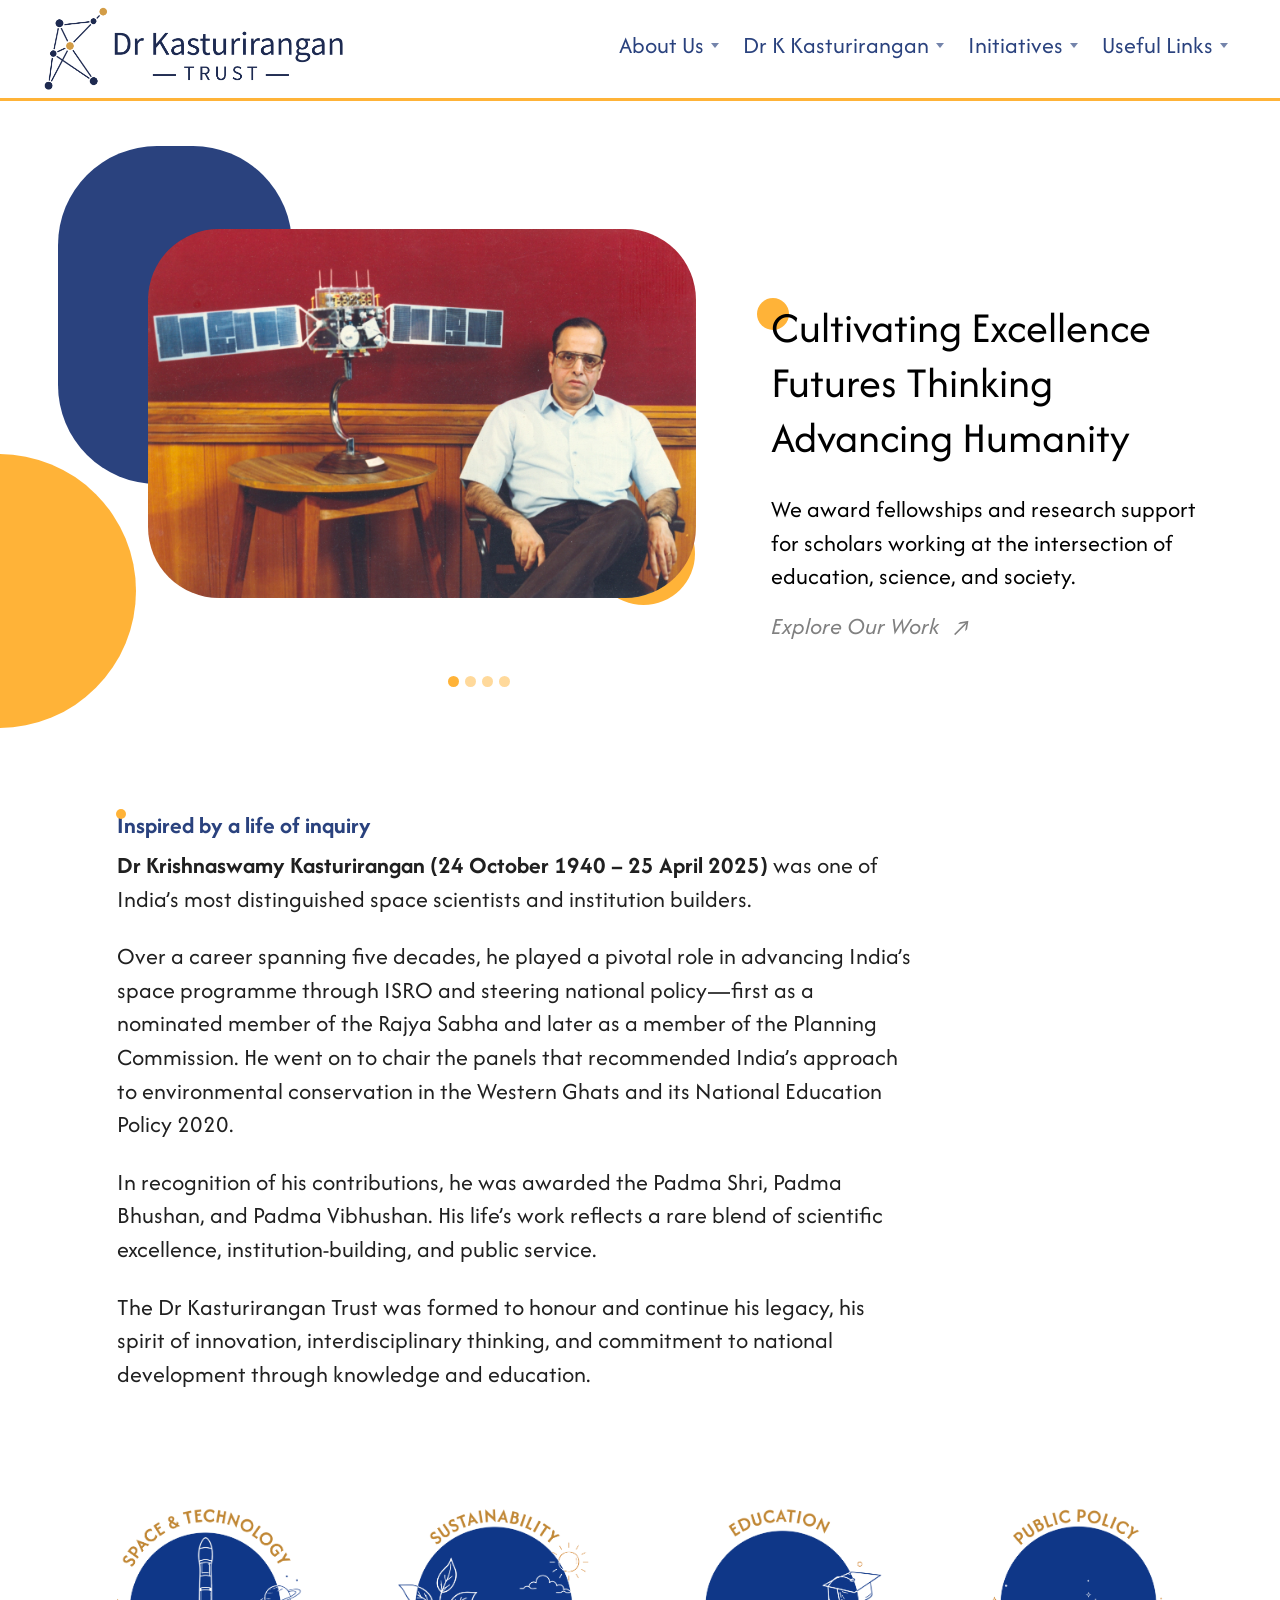
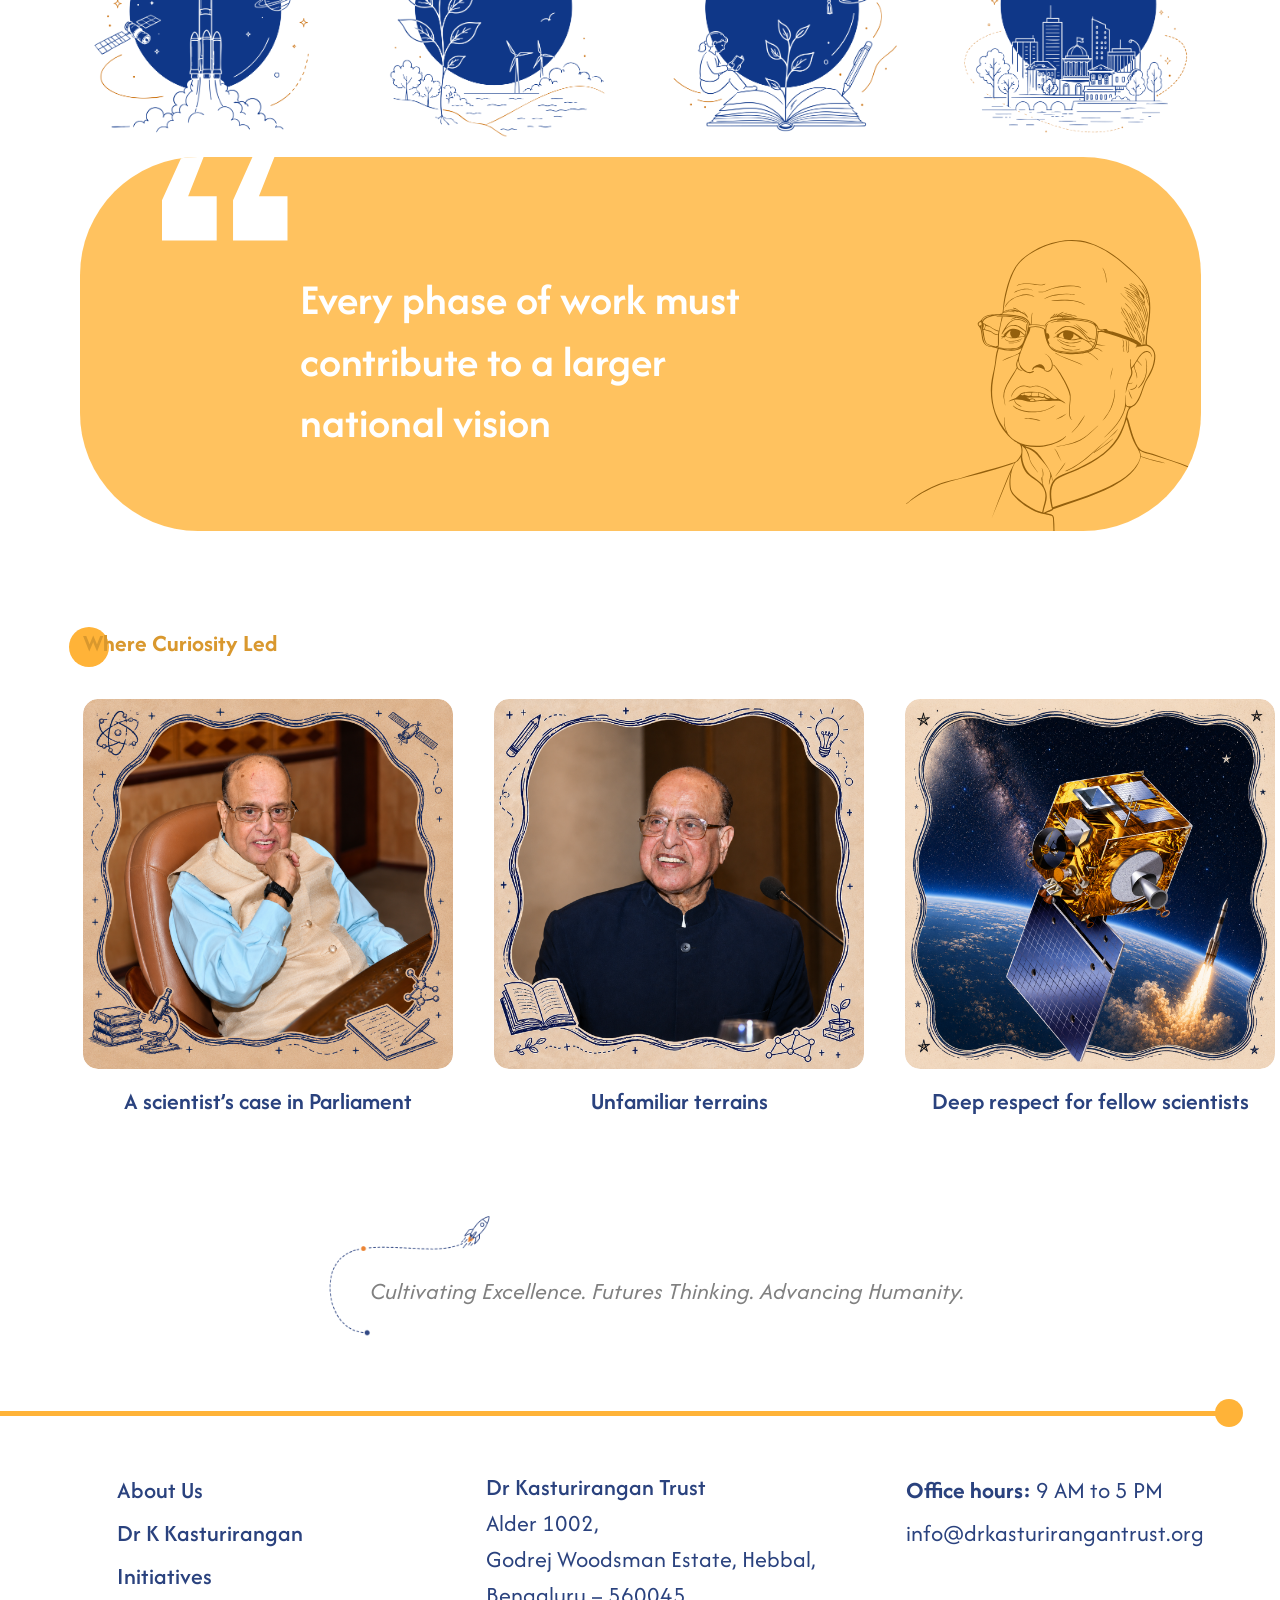
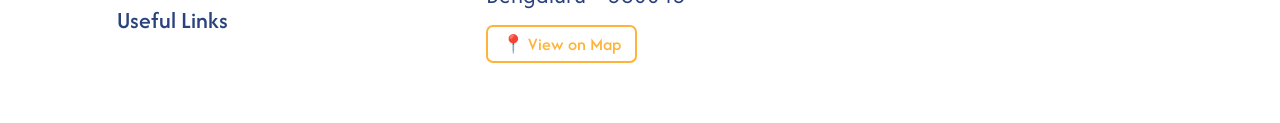
==== index.html @ c9efcd49 "Fix bindi positioning to track actual rendered font metrics Replace hardcoded top/left pixel values " ====
﻿<!DOCTYPE html>
<html lang="en">
<head>
<meta charset="UTF-8">
  <link rel="preconnect" href="https://fonts.googleapis.com">
  <link rel="preconnect" href="https://fonts.gstatic.com" crossorigin>
  <link rel="stylesheet" href="https://fonts.googleapis.com/css2?family=Afacad:ital,wght@0,400;0,500;0,600;0,700;1,400;1,500&family=Agdasima&display=swap">
<meta name="viewport" content="width=device-width, initial-scale=1.0">
<title>Dr Kasturirangan Trust</title>
<link rel="stylesheet" href="tokens.css">
<link rel="stylesheet" href="shared.css">
<link rel="stylesheet" href="style.css">
  <link rel="stylesheet" href="mobile-shared.css">
  <link rel="stylesheet" href="mobile-index.css">
</head>
<body>

<!-- NAV -->
<nav class="site-nav">
  <a href="index.html" class="nav-logo">
    <img src="assets/images/logo-final.png" alt="Dr Kasturirangan Trust" style="height:86px;width:auto;">
  </a>
  <ul class="nav-links">
    <li>
      <a href="#">About Us <span class="nav-chev"></span></a>
      <div class="nav-dropdown">
        <a href="vision.html">Vision &amp; Mission</a>
        <a href="team.html">Team</a>
      </div>
    </li>
    <li>
      <a href="hislife.html">Dr K Kasturirangan <span class="nav-chev"></span></a>
      <div class="nav-dropdown">
        <a href="hislife.html">His Life</a>
        <a href="writings.html">Space and Beyond &ndash; The Book</a>
      </div>
    </li>
    <li>
      <a href="fellowship.html">Initiatives <span class="nav-chev"></span></a>
      <div class="nav-dropdown">
        <a href="fellowship.html">Fellowship</a>
      </div>
    </li>
    <li>
      <a href="#">Useful Links <span class="nav-chev"></span></a>
      <div class="nav-dropdown">
        <a href="apply.html">Apply</a>
        <a href="#contact">Contact Us</a>
      </div>
    </li>
  </ul>
  <button class="nav-hamburger" aria-label="Menu" aria-expanded="false"
          onclick="var n=this.closest('nav');var ul=n.querySelector('.nav-links');ul.classList.toggle('nav-open');this.setAttribute('aria-expanded',ul.classList.contains('nav-open'))">
    <svg width="24" height="24" viewBox="0 0 24 24" fill="none">
      <line x1="3" y1="6"  x2="21" y2="6"  stroke="currentColor" stroke-width="2" stroke-linecap="round"/>
      <line x1="3" y1="12" x2="21" y2="12" stroke="currentColor" stroke-width="2" stroke-linecap="round"/>
      <line x1="3" y1="18" x2="21" y2="18" stroke="currentColor" stroke-width="2" stroke-linecap="round"/>
    </svg>
  </button>
</nav>

<!-- HERO
     2-col grid: left=54.44% (decorative shapes + 3-slide carousel)
                 right=1fr (headline, desc, explore link)
     Coords: all Anima canvas minus 101px nav = hero-relative.
     No Apply button — not in Figma.
-->
<section class="hero">
  <div class="hero-left">
    <div class="hero-blue-rect"></div>
    <div class="hero-slideshow">
      <img class="hero-slide active" src="assets/images/slideshow-1.jpg" alt="Dr Kasturirangan">
      <img class="hero-slide" src="assets/images/slideshow-2.jpg" alt="">
      <img class="hero-slide" src="assets/images/slideshow-3.jpg" alt="">
      <img class="hero-slide" src="assets/images/4.jpg" alt="">
    </div>
    <div class="hero-deco-circle" aria-hidden="true"></div>
    <div class="hero-deco-circle-sm" aria-hidden="true"></div>
    <div class="hero-dots" aria-hidden="true">
      <div class="hero-dot active"></div>
      <div class="hero-dot"></div>
      <div class="hero-dot"></div>
      <div class="hero-dot"></div>
    </div>
  </div>
  <div class="hero-right">
    <div class="hero-headline-wrap">
      <h1 class="hero-headline">
        Cultivating Excellence<br>
        Futures Thinking<br>
        Advancing Humanity
      </h1>
    </div>
    <p class="hero-desc">
      We award fellowships and research support for scholars working
      at the intersection of education, science, and society.
    </p>
    <a href="fellowship.html" class="hero-explore-link">Explore Our Work &nbsp;↗</a>
  </div>
</section>

<!-- ABOUT / BIOGRAPHY
     Heading: canvas(117,748) → section padding-left=117px.
     Amber dot: canvas(121,753) → ::before on .about-heading.
     Body: 24px Afacad regular, max-width 798px.
-->
<section class="about-section">
  <h2 class="about-heading">Inspired by a life of inquiry</h2>
  <div class="about-text">
    <p>
      <strong>Dr Krishnaswamy Kasturirangan (24 October 1940 &ndash; 25 April 2025)</strong>
      was one of India&rsquo;s most distinguished space scientists and institution builders.
    </p>
    <p>
      Over a career spanning five decades, he played a pivotal role in advancing India&rsquo;s
      space programme through ISRO and steering national policy&mdash;first as a nominated
      member of the Rajya Sabha and later as a member of the Planning Commission. He went on
      to chair the panels that recommended India&rsquo;s approach to environmental conservation
      in the Western Ghats and its National Education Policy 2020.
    </p>
    <p>
      In recognition of his contributions, he was awarded the Padma Shri, Padma Bhushan, and
      Padma Vibhushan. His life&rsquo;s work reflects a rare blend of scientific excellence,
      institution-building, and public service.
    </p>
    <p>
      The Dr Kasturirangan Trust was formed to honour and continue his legacy, his spirit of
      innovation, interdisciplinary thinking, and commitment to national development through
      knowledge and education.
    </p>
  </div>
</section>

<!-- FOCUS AREAS
     4 area images in a flex row. On hover/click: amber panel expands below.
     Default panel state: large white quote + KK illustration.
     Hover panel state: brown quote (left) + white desc card (right).
     Area panel design from Figma node 1029:592 (MCP-verified).
-->
<section class="areas-section">
  <div class="areas-row">
    <div class="area-item" data-area="space">
      <button type="button" class="area-circle-wrap">
        <img class="area-img-default" src="assets/images/area-space-v3-hover.png" alt="Space &amp; Technology">
        <img class="area-img-hover" src="assets/images/area-space-v3.png" alt="">
      </button>
    </div>
    <div class="area-item" data-area="environment">
      <button type="button" class="area-circle-wrap">
        <img class="area-img-default" src="assets/images/area-environment-v3-hover.png" alt="Sustainability">
        <img class="area-img-hover" src="assets/images/area-environment-v3.png" alt="">
      </button>
    </div>
    <div class="area-item" data-area="education">
      <button type="button" class="area-circle-wrap">
        <img class="area-img-default" src="assets/images/area-education-v3-hover.png" alt="Education">
        <img class="area-img-hover" src="assets/images/area-education-v3.png" alt="">
      </button>
    </div>
    <div class="area-item" data-area="publiclife">
      <button type="button" class="area-circle-wrap">
        <img class="area-img-default" src="assets/images/area-publiclife-v3-hover.png" alt="Public Policy">
        <img class="area-img-hover" src="assets/images/area-publiclife-v3.png" alt="">
      </button>
    </div>
  </div>

  <!-- Area panel: Figma-verified amber pill with quote (left) + desc card (right) -->
  <div class="area-panel panel-default" id="areaPanel">
    <!-- Default state: exact Figma SVG quote shape (node 1029:599 equivalent) -->
    <svg class="area-panel-qmark-default" width="126" height="93" viewBox="0 0 126 93" fill="none" xmlns="http://www.w3.org/2000/svg" aria-hidden="true">
      <path d="M125.488 92.5293H71.0449V52.2461L94.4824 0H115.967L96.9238 48.3398H125.488V92.5293Z" fill="white"/>
      <path d="M54.6875 92.5293H0V52.2461L23.6816 0H45.166L26.123 48.3398H54.6875V92.5293Z" fill="white"/>
    </svg>
    <!-- Hover state: Agdasima " character (Figma node 1029:602) -->
    <span class="area-panel-qmark-hover" aria-hidden="true">&ldquo;</span>
    <div class="area-panel-quote-col">
      <p class="area-panel-quote-text" id="areaPanelQuote"></p>
    </div>
    <img class="area-panel-illus" src="assets/images/kk-illustration.svg" alt="">
    <div class="area-panel-desc-wrap">
      <p class="area-panel-desc" id="areaPanelDesc"></p>
    </div>
  </div>
</section>

<script>
(function () {
  var AREAS = {
    space: {
      quote: 'Space technology should not be an ivory tower pursuit; it must be a socio-economic imperative that transforms rural infrastructure.',
      desc:  'To meet India’s national requirements, its satellites must deliver the data and services on which weather forecasting, agriculture, disaster management, broadcasting and navigation depend. Under Dr Kasturirangan’s leadership, ISRO consolidated its satellite programme, operationalised the PSLV and flew the GSLV for the first time.'
    },
    environment: {
      quote: 'Views of the Earth from outer space have intensified an awareness of the interconnectedness of all life and the environment on this beautiful and yet fragile planet.',
      desc:  'The Western Ghats are one of the world’s richest biodiversity regions, in addition to being the life-support for the whole of peninsular India. Dr Kasturirangan led a landmark effort to balance the preservation of an ecologically sensitive region with the livelihoods of the communities that depend on it. The resulting report offered a science-led framework and sparked a nation-wide debate on conservation, rights, and development.'
    },
    education: {
      quote: 'My education was a merry mix of what happened inside the school, the things that I read, and the wonderful people I interacted with... this broad-based education was the foundation of everything.',
      desc:  'One morning in May 2017, Dr Kasturirangan received a surprise invite to chair a committee that would draft the country’s new education policy, intended as a blueprint for the next 20 years. He rose to the task. The NEP 2020 extended formal education down to age three, opened higher education to multidisciplinary study, incorporated Indian knowledge systems, and recommended the establishment of a national body to fund research beyond the elite institutions.'
    },
    publiclife: {
      quote: 'Science and governance have both emerged as decisive influences in shaping our society. Bringing scientific rigour and objective analysis to the floor of Parliament is not a luxury, but a necessity for robust policy formulation.',
      desc:  'After nine remarkable years as the chairman of ISRO, Dr Kasturirangan carried the same conviction into the Rajya Sabha and then the Planning Commission: that science and technology were instruments of national development, in health, agriculture, energy, climate, and education. He championed it in Parliament and led the science and technology planning of the 12th Five-Year Plan. He had moved from building technology to shaping public policy.'
    }
  };

  var DEFAULT_QUOTE = 'Every phase of work must\ncontribute to a larger\nnational vision';

  var panel     = document.getElementById('areaPanel');
  var quoteEl   = document.getElementById('areaPanelQuote');
  var descEl    = document.getElementById('areaPanelDesc');
  var activeKey = null;

  function showDefault() {
    document.querySelectorAll('.area-circle-wrap.active').forEach(function (w) {
      w.classList.remove('active');
      var d = w.querySelector('.area-img-default');
      var h = w.querySelector('.area-img-hover');
      if (d) d.style.opacity = '1';
      if (h) h.style.opacity = '0';
    });
    quoteEl.textContent = DEFAULT_QUOTE;
    panel.classList.add('panel-default');
    activeKey = null;
  }

  document.querySelectorAll('.area-item[data-area]').forEach(function (item) {
    var wrap   = item.querySelector('.area-circle-wrap');
    var defImg = wrap.querySelector('.area-img-default');
    var hovImg = wrap.querySelector('.area-img-hover');
    var key    = item.getAttribute('data-area');

    function showArea() {
      defImg.style.opacity = '0';
      hovImg.style.opacity = '1';
      quoteEl.textContent = AREAS[key].quote;
      descEl.textContent  = AREAS[key].desc;
      panel.classList.remove('panel-default');
    }

    item.addEventListener('mouseenter', function () { showArea(); });
    item.addEventListener('mouseleave', function () {
      if (wrap.classList.contains('active')) return;
      defImg.style.opacity = '1';
      hovImg.style.opacity = '0';
      if (activeKey && activeKey !== key) {
        quoteEl.textContent = AREAS[activeKey].quote;
        descEl.textContent  = AREAS[activeKey].desc;
      } else if (!activeKey) {
        showDefault();
      }
    });

    wrap.addEventListener('click', function () {
      if (activeKey === key) {
        showDefault();
        return;
      }
      document.querySelectorAll('.area-circle-wrap.active').forEach(function (w) {
        w.classList.remove('active');
        var d = w.querySelector('.area-img-default');
        var h = w.querySelector('.area-img-hover');
        if (d) d.style.opacity = '1';
        if (h) h.style.opacity = '0';
      });
      this.classList.add('active');
      activeKey = key;
    });
  });

  // Set default quote on load
  quoteEl.textContent = DEFAULT_QUOTE;
})();
</script>


<!-- STORIES
     "Where Curiosity Led" — 3 story cards 354×354px.
     Hover: navy overlay + story text.
     Captions below each card.
-->
<section class="stories-section">
  <div class="stories-heading-row">
    <h2 class="stories-heading">Where Curiosity Led</h2>
  </div>
  <div class="stories-cards">
    <div class="story-col">
      <div class="story-card-1">
        <img class="story-img-default" src="assets/images/story-card1.png" alt="A scientist&rsquo;s case in Parliament">
        <div class="story-overlay">
          <p>In December 2007, Dr Kasturirangan spoke in the Rajya Sabha on the India&ndash;US civil nuclear agreement, then among the most contested questions in Indian politics. He argued it on its technical merits, keeping in mind the country&rsquo;s growth and available natural resources. Beneath his stand lay his conviction that &lsquo;international cooperation in science and technology has always served to enrich and accelerate indigenous efforts.&rsquo;</p>
        </div>
      </div>
      <div class="moment-item">
        <p class="moment-text">A scientist&rsquo;s case in Parliament</p>
      </div>
    </div>
    <div class="story-col">
      <div class="story-card-2">
        <img class="story-img-default" src="assets/images/story-card2.png" alt="Drafting the National Education Policy">
        <div class="story-overlay">
          <p>&ldquo;Why me?&rdquo; wondered Dr Kasturirangan, when he was asked to lead the drafting of the new education policy. The answer, he decided, lay in the question itself. Carrying no existing allegiances to education, he was unconstrained to seek inputs from people of varied backgrounds, expertise, and ideological viewpoints, leading to a well-rounded NEP 2020.</p>
        </div>
      </div>
      <div class="moment-item">
        <p class="moment-text">Unfamiliar terrains</p>
      </div>
    </div>
    <div class="story-col">
      <div class="story-card-3">
        <img class="story-img-default" src="assets/images/story-card3.png" alt="Deep respect for fellow scientists">
        <div class="story-overlay">
          <p>Dr Kasturirangan was thrilled when Indian-origin astronaut Kalpana Chawla took her first flight to space in 1997 and devastated by her death six years later in the space shuttle Columbia disaster. &ldquo;She fired the minds of a new generation,&rdquo; he noted at a memorial meeting. He was behind the renaming of METSAT, a meteorological satellite built by ISRO, as KALPANA-1 in her honour.</p>
        </div>
      </div>
      <div class="moment-item">
        <p class="moment-text">Deep respect for fellow scientists</p>
      </div>
    </div>
  </div>
</section>

<!-- HOME CTA — rocket image (180×124) + tagline text, Figma node 1505:386 -->
<div class="home-cta">
  <div class="home-cta-inner">
    <img class="home-cta-rocket" src="assets/apply/rocket.png" alt="">
    <p class="home-cta-tagline">Cultivating Excellence. Futures Thinking. Advancing Humanity.</p>
  </div>
</div>

<!-- FOOTER RULE -->
<div class="footer-rule-wrap">
  <div class="footer-rule"></div>
  <div class="footer-dot"></div>
</div>

<!-- FOOTER -->
<footer class="site-footer">
  <nav class="footer-nav" aria-label="Footer navigation">
    <a href="#">About Us</a>
    <a href="hislife.html">Dr K Kasturirangan</a>
    <a href="fellowship.html">Initiatives</a>
    <a href="#">Useful Links</a>
  </nav>
  <div class="footer-addr-block">
    <p class="footer-addr">
      <strong>Dr Kasturirangan Trust</strong><br>
      Alder 1002,<br>
      Godrej Woodsman Estate, Hebbal,<br>
      Bengaluru &ndash; 560045
    </p>
    <a href="https://maps.google.com/maps?q=Godrej+Woodsman+Estate,+Hebbal,+Bengaluru+560045" target="_blank" rel="noopener" class="footer-map-btn">&#128205; View on Map</a>
  </div>
  <div class="footer-contact" id="contact">
    <p><strong>Office hours:</strong> 9 AM to 5 PM</p>
    <a href="mailto:info@drkasturirangantrust.org">info@drkasturirangantrust.org</a>
</div>
</footer>

<script>
/* Slideshow: 3 slides, synced dots. Auto-advances every 4s. */
(function() {
  var slides = document.querySelectorAll('.hero-slide');
  var dots   = document.querySelectorAll('.hero-dot');
  if (!slides.length) return;
  var current = 0;

  function goTo(n) {
    slides[current].classList.remove('active');
    if (dots[current]) dots[current].classList.remove('active');
    current = n;
    slides[current].classList.add('active');
    if (dots[current]) dots[current].classList.add('active');
  }

  var timer = setInterval(advance, 4000);

  function advance() { goTo((current + 1) % slides.length); }

  function restart() { clearInterval(timer); timer = setInterval(advance, 4000); }

  dots.forEach(function(dot, i) {
    dot.addEventListener('click', function() { goTo(i); restart(); });
  });
})();
</script>

<script>
/* Mobile nav: sub-menu toggle for dropdowns */
document.querySelectorAll('.nav-links > li > a').forEach(function(link) {
  link.addEventListener('click', function(e) {
    if (window.innerWidth > 620) return;
    var li = this.closest('li');
    if (!li.querySelector('.nav-dropdown')) return;
    e.preventDefault();
    var wasOpen = li.classList.contains('nav-sub-open');
    document.querySelectorAll('.nav-links > li').forEach(function(l) {
      l.classList.remove('nav-sub-open');
    });
    if (!wasOpen) li.classList.add('nav-sub-open');
  });
});
</script>
<script src="bindi.js"></script>

</body>
</html>
---- tokens.css ----
﻿/* --- DESIGN TOKENS ---------------------------------------------
   All values extracted programmatically from Figma node data.
   Colors: from fills[].color hex. Sizes: from text-node style.
   Radius: from cornerRadius. Spacing: from layout coordinates.
--------------------------------------------------------------- */

:root {
  /* COLORS */
  --c-primary:      #2a427e;   /* fills: primary navy */
  --c-primary-dark: #2e3d63;   /* nav links, subheadings */
  --c-accent:       #ffb338;   /* amber: borders, pills, footer rule */
  --c-amber-deep:   #c58316;   /* darker amber: hero title, kickers */
  --c-kicker:       #d39d47;   /* section kicker letter-color */
  --c-amber-border: #d9982e;   /* application section border */
  --c-text:         #202020;   /* body text */
  --c-text-muted:   #808080;   /* explore link, taglines */
  --c-text-navy:    #162752;   /* application section heading */
  --c-text-blue:    #405893;   /* date highlight in application */
  --c-bg-cream:     #fff6e7;   /* exp rows, eligibility boxes */
  --c-bg-light:     #f7f5f5;   /* fellowship hero background */
  --c-amber-bg:     rgba(255,179,56,0.8); /* quote strip background */

  /* TYPOGRAPHY */
  --font-main: 'Afacad', sans-serif;
  --font-deco: 'Agdasima', sans-serif;

  /* font-size values from Figma text node fontSize */
  --fs-nav:       24px;   /* nav links */
  --fs-kicker:    20px;   /* section kicker labels */
  --fs-body-sm:   clamp(18px, 1.25vw, 22px);  /* hero description; 18px @ 1440px, never below Figma value */
  --fs-body:      24px;   /* standard body + bullets */
  --fs-body-lg:   24px;   /* footer, eligibility text */
  --fs-tagline:   24px;   /* CTA tagline + button text */
  --fs-eyebrow:   28px;   /* fellowship "Apply now" text */
  --fs-h2:        36px;   /* all section h2 headings */
  --fs-hero:      clamp(22px, 2.43vw, 47px); /* home hero headline; 35px @ 1440px */
  --fs-quote:     44px;   /* pull quote */
  --fs-hero-btn:  36px;   /* home apply button text */
  --fs-banner:    36px;   /* banner strip text */

  /* font-weight from Figma fontStyle (Regular=400, Medium=500, Bold=700) */
  --fw-regular: 400;
  --fw-medium:  500;
  --fw-semibold: 600;
  --fw-bold:    700;

  --ls-kicker: 2px;  /* letterSpacing on kicker labels */

  /* SPACING (from absolute coordinates converted to logical values) */
  --nav-h:       101px;  /* home page: separator line at y=101 */
  --page-px:      clamp(16px, 4vw, 58px);  /* leftmost canvas content at x=58; fluid */
  --section-py:   clamp(32px, 3.9vw, 56px);  /* section vertical padding; fluid */

  /* BORDER RADIUS (from Figma cornerRadius property) */
  --r-portrait:   71px;   /* hero portrait image */
  --r-pill:       99px;   /* blue decorative rectangle */
  --r-banner:     26px;   /* amber banner pills */
  --r-tab-bar:    27px;   /* fellowship tab nav border */
  --r-exp-row:    26px;   /* expectation rows */
  --r-exp-port:   42px;   /* expectations portrait image */
  --r-story:      10px;   /* story card images */
  --r-elig-box:   26px;   /* eligibility boxes */
  --r-cta-btn:    13px;   /* CTA apply button */
  --r-apply-btn:  12px;   /* fellowship apply button */
  --r-home-btn:   17px;   /* home apply button */
  --r-map-btn:     7px;   /* View on Map button */

  /* LAYOUT */
  --max-w-page:    1440px;
  --max-w-content: 1324px;  /* tab bar width = widest inner container */
}

/* RESET */
*, *::before, *::after { margin: 0; padding: 0; box-sizing: border-box; }
html { font-size: 16px; scroll-behavior: smooth; overflow-x: hidden; }
body {
  font-family: var(--font-main);
  background: #fff;
  color: var(--c-text);
  overflow-wrap: break-word;
  overflow-x: clip;
  max-width: var(--max-w-page);
  margin: 0 auto;
}
img { max-width: 100%; height: auto; display: block; }
a { text-decoration: none; color: inherit; }
button { cursor: pointer; font-family: var(--font-main); border: none; background: none; }
ul { list-style: disc; }
li { margin-bottom: 8px; }
---- shared.css ----
/* shared.css - nav + footer used on every page
   Measurements from Figma node coordinates (1440px canvas). */

/* ==========================================================
   NAV
   Height 101px: separator line at y=101 in home page canvas.
   Logo icon: x=40, y=7, w=58, h=74. Logo text: x=101, w=273, h=83.
   Links: x=638-1363, y=44, font-size=16px, color=#2e3d63.
   Border-bottom: 3px solid #ffb338 (accent).
   ========================================================== */

.site-nav {
  position: sticky;
  top: 0;
  z-index: 200;
  background: #fff;
  border-bottom: 3px solid var(--c-accent);
  height: var(--nav-h);
  display: flex;
  align-items: center;
  justify-content: space-between;
  padding: 0 40px;
}

.nav-logo {
  display: flex;
  align-items: center;
  gap: 3px; /* 101px - (40px + 58px) = 3px between icon right and text left */
  flex-shrink: 0;
}

.nav-logo-icon {
  width: 58px;
  height: 74px;
  object-fit: contain;
}

.nav-logo-text {
  width: 273px;
  height: 83px;
  object-fit: contain;
}

.nav-logo img {
  height: 86px;
  width: auto;
}

.nav-links {
  display: flex;
  align-items: center;
  list-style: none;
  padding: 0;
  margin: 0;
  gap: 0;
  flex: 1;
  justify-content: flex-end;
}

.nav-links li a {
  display: flex;
  align-items: center;
  gap: 4px;
  height: var(--nav-h);
  padding: 0 12px;
  font-size: var(--fs-nav);
  font-weight: var(--fw-regular);
  color: var(--c-primary);
  white-space: nowrap;
  transition: color 0.15s;
}

.nav-links li a:hover {
  color: var(--c-accent);
}

/* ----------------------------------------------------------
   NAV DROPDOWN
   Each <li> is position:relative. Dropdown sits directly below
   the nav's amber border (top = nav-h - 3px border).
   Animation: opacity + translateY, 150ms ease-out ("quick").
   ---------------------------------------------------------- */

.nav-links li {
  position: relative;
}

.nav-dropdown {
  position: absolute;
  top: calc(var(--nav-h) - 3px);
  left: 0;
  background: #fff;
  border-top: 3px solid var(--c-accent);
  border-radius: 0 0 10px 10px;
  box-shadow: 0 8px 24px rgba(0, 0, 0, 0.12);
  min-width: fit-content;
  padding: 4px 0 8px; /* R5: compact dropdown */
  z-index: 300;
  opacity: 0;
  transform: translateY(-6px);
  pointer-events: none;
  transition: opacity 0.15s ease-out, transform 0.15s ease-out;
}

.nav-links li:hover > .nav-dropdown {
  opacity: 1;
  transform: translateY(0);
  pointer-events: auto;
}

/* Higher specificity (0-2-0-1) beats .nav-links li a (0-1-1-1)
   so height:101px and display:flex do not bleed into dropdown items. */
.nav-links li .nav-dropdown a {
  display: block;
  height: auto;
  padding: 7px 16px; /* R5: tighter dropdown items */
  font-size: 22px;
  font-weight: var(--fw-regular);
  color: var(--c-primary);
  white-space: nowrap;
  line-height: 1.4;
  transition: color 0.1s ease, background 0.1s ease, padding-left 0.1s ease;
}

.nav-links li .nav-dropdown a:hover {
  color: var(--c-primary);
  background: var(--c-bg-cream);
  padding-left: 26px;
}

/* Right-align dropdowns for the last 3 nav items so they don't overflow
   the right edge of the 1440px page (e.g. "Journeys of Change", "Useful Links"). */
.nav-links li:nth-last-child(-n+3) .nav-dropdown {
  left: auto;
  right: 0;
}


/* Dropdown chevron: solid CSS downward triangle (▽) */
.nav-chev {
  display: inline-block;
  width: 0;
  height: 0;
  border-left: 4px solid transparent;
  border-right: 4px solid transparent;
  border-top: 5px solid currentColor;
  margin-left: 3px;
  opacity: 0.65;
  flex-shrink: 0;
  vertical-align: middle;
}

/* ==========================================================
   FOOTER RULE + DOT
   Line: left=0, top=14px within wrap, w=calc(100%-118px), h=5px.
   Dot: right=118px, top=2px, w=28, h=28, circle.
   From Figma: line at x=0 w=1338 on 1440px canvas.
   1440-1338=102px gap on right; dot at x=1322, size=32px.
   CSS approximation: right=118px to sit inside line end.
   ========================================================== */

.footer-rule-wrap {
  position: relative;
  height: 32px;
}

.footer-rule {
  position: absolute;
  left: 0;
  top: 14px;
  width: calc(100% - var(--page-px)); /* ends at page margin, dot sits at that end */
  height: 5px;
  background: var(--c-accent);
}

.footer-dot {
  position: absolute;
  right: calc(var(--page-px) - 14px); /* centers 28px dot on the line's right end */
  top: 2px;
  width: 28px;
  height: 28px;
  border-radius: 50%;
  background: var(--c-accent);
}

/* ==========================================================
   FOOTER
   3-col grid starting at x=117px on 1440px canvas.
   Col widths derived from Figma link/address/contact x-positions:
     Col 1 (nav links): x=117, ends before x=486 -> 369px
     Col 2 (address):   x=486, ends before x=906 -> 420px
     Col 3 (contact):   x=906 to x=1440          -> 534px
   padding-left=117px places grid at the correct canvas offset.
   Font: 24px medium #2a427e (--fs-body-lg, --fw-medium).
   ========================================================== */

.site-footer {
  padding: 40px 40px 60px 117px;
  padding-bottom: max(60px, calc(env(safe-area-inset-bottom, 0px) + 40px));
  display: grid;
  grid-template-columns: 369px 420px 1fr;
  gap: 0;
  align-items: start;
}

.footer-nav {
  display: flex;
  flex-direction: column;
}

.footer-nav a {
  font-size: var(--fs-body-lg);
  font-weight: var(--fw-medium);
  color: var(--c-primary);
  line-height: 1.8;
  display: block;
}

.footer-nav a:hover {
  color: var(--c-accent);
}

.footer-addr {
  font-size: var(--fs-body-lg);
  font-weight: var(--fw-regular);
  color: var(--c-primary);
  line-height: 1.5;
  margin-bottom: 12px;
}

.footer-addr strong {
  font-weight: var(--fw-medium);
}

/* View on Map button: border=2px #ffb338, radius=7px, 24px medium */
.footer-map-btn {
  display: inline-flex;
  align-items: center;
  gap: 6px;
  border: 2px solid var(--c-accent);
  border-radius: var(--r-map-btn);
  padding: 5px 14px;
  font-size: 18px;
  font-weight: var(--fw-medium);
  color: var(--c-accent);
  background: none;
  font-family: var(--font-main);
  cursor: pointer;
  text-decoration: none;
}

.footer-contact p,
.footer-contact a {
  font-size: var(--fs-body-lg);
  color: var(--c-primary);
  line-height: 1.8;
  display: block;
}

.footer-contact a:hover {
  color: var(--c-accent);
}

/* Footer social icons row */
.footer-social {
  display: flex;
  align-items: center;
  gap: 16px;
  margin-top: 8px;
}

.footer-social a {
  display: inline-flex;
  align-items: center;
  justify-content: center;
  width: 40px;
  height: 40px;
  border-radius: 50%;
  border: 2px solid var(--c-primary);
  color: var(--c-primary);
  transition: border-color 0.15s, color 0.15s;
}

.footer-social a:hover {
  border-color: var(--c-accent);
  color: var(--c-accent);
}

/* ==========================================================
   RESPONSIVE BREAKPOINTS
   At 768px: collapse nav + footer to single column.
   ========================================================== */

/* Hamburger button — hidden on desktop */
.nav-hamburger {
  display: none;
  background: none;
  border: none;
  cursor: pointer;
  padding: 8px;
  color: var(--c-primary-dark);
  flex-shrink: 0;
}
.nav-hamburger:hover { color: var(--c-accent); }

@media (max-width: 900px) {
  .site-nav {
    padding: 0 20px;
    height: auto;
    min-height: 70px;
    flex-wrap: wrap;
    gap: 8px;
    padding-top: 10px;
    padding-bottom: 10px;
  }
  .nav-links {
    flex-wrap: wrap;
    gap: 0;
  }
  .nav-links li a {
    height: auto;
    padding: 6px 8px;
    font-size: 14px;
  }
  .nav-logo-text {
    width: 180px;
    height: auto;
  }
}

/* ── Hamburger nav for phones ── */
@media (max-width: 620px) {
  .site-nav {
    flex-wrap: nowrap;
    height: 64px;
    min-height: 64px;
    padding: 0 16px;
    gap: 0;
  }
  /* Hide link list until opened */
  .nav-links {
    display: none;
    flex-direction: column;
    align-items: flex-start;
    position: absolute;
    top: 64px;
    left: 0;
    right: 0;
    background: #fff;
    border-top: 3px solid var(--c-accent);
    box-shadow: 0 8px 24px rgba(0,0,0,0.14);
    padding: 8px 0 16px;
    z-index: 400;
  }
  .nav-links.nav-open {
    display: flex;
  }
  .nav-links li {
    width: 100%;
  }
  .nav-links li a {
    height: auto;
    padding: 10px 20px;
    font-size: 16px;
    width: 100%;
    box-sizing: border-box;
  }
  /* Drop sub-menus inline on mobile */
  .nav-dropdown {
    position: static;
    box-shadow: none;
    border-top: none;
    border-radius: 0;
    background: var(--c-bg-cream);
    opacity: 1;
    transform: none;
    pointer-events: auto;
    display: none;
    padding: 0;
  }
  .nav-links li.nav-sub-open > .nav-dropdown {
    display: block;
  }
  .nav-links li .nav-dropdown a {
    padding: 7px 20px 7px 32px;
    font-size: 18px;
  }
  .nav-hamburger { display: flex; }
  .nav-logo-text  { width: 140px; }
  .nav-logo img   { height: 48px !important; width: auto !important; }
}

@media (max-width: 960px) {
  .site-footer {
    padding-left: 40px;
    grid-template-columns: 1fr 1fr 1fr;
  }
}

@media (max-width: 768px) {
  .site-footer {
    grid-template-columns: 1fr;
    padding: 32px 20px;
    gap: 24px;
  }
  .footer-rule-wrap {
    display: none;
  }
}
---- style.css ----
/* ================================================================
   HOME PAGE — 2ndpass/style.css
   Desktop-only (1440px canvas). Fixed values from Anima export.
   No clamp(), no media queries (desktop-first pass).
   Canvas → hero-relative: subtract 101px (nav height).
   ================================================================ */

/* ----------------------------------------------------------
   HERO SECTION
   2-col grid: left=54.44% (784px) | right=1fr.
   Left col: position:relative, all shapes position:absolute.
   Canvas coords → hero-relative (subtract 101px nav height).
   ---------------------------------------------------------- */

.hero {
  display: grid;
  grid-template-columns: 54.44% 1fr;
  min-height: 647px;
}

.hero-left {
  position: relative;
  min-height: 647px;
  overflow: hidden;
}

/* Navy pill: canvas(58,146) → hero(58,45). w=234 h=338 r=99 */
.hero-blue-rect {
  position: absolute;
  left: 58px;
  top: 45px;
  width: 234px;
  height: 338px;
  border-radius: var(--r-pill);
  background: var(--c-primary);
}

/* Slideshow: canvas(167,245) → hero(167,144). w=617 h=416 r=71
   clamp() keeps right edge (left+width) ≈ 54.44vw at all widths. */
.hero-slideshow {
  position: absolute;
  left: clamp(60px, 11.6vw, 167px);
  top: clamp(60px, 10vw, 144px);
  width: clamp(300px, 42.8vw, 617px);
  height: auto;
  aspect-ratio: 617 / 416;
  border-radius: 71px;
  overflow: hidden;
  z-index: 1;
}

.hero-slide {
  position: absolute;
  inset: 0;
  width: 100%;
  height: 100%;
  object-fit: cover;
  object-position: left top;
  opacity: 0;
  transition: opacity 0.9s ease-in-out;
}

.hero-slide.active { opacity: 1; }

/* Large amber circle: canvas(−138,454) → hero(−138,353). ⌀274 */
.hero-deco-circle {
  position: absolute;
  left: -138px;
  top: 353px;
  width: 274px;
  height: 274px;
  border-radius: 50%;
  background: var(--c-accent);
  pointer-events: none;
  z-index: 2;
}

/* Small amber circle: canvas(592,502) → hero(592,401). ⌀103
   z-index 0 keeps it behind the slideshow (z-index:1); the circle
   lands within the image bounds so it must render beneath it. */
.hero-deco-circle-sm {
  position: absolute;
  top: 401px;
  left: 592px;
  width: 103px;
  height: 103px;
  border-radius: 50%;
  background: var(--c-accent);
  pointer-events: none;
  z-index: 0;
}

/* Slideshow dots: canvas(448,676) → hero(448,575). 3 dots, 17px apart. */
.hero-dots {
  position: absolute;
  top: 575px;
  left: 448px;
  display: flex;
  gap: 6px;
  z-index: 3;
}

.hero-dot {
  width: 11px;
  height: 11px;
  border-radius: 50%;
  background: rgba(255, 179, 55, 0.5);
  cursor: pointer;
  transition: background 0.3s;
}

.hero-dot.active {
  background: var(--c-accent);
}

/* Right column: headline at canvas(858,343) → hero top=242px, left offset 74px. */
.hero-right {
  display: flex;
  flex-direction: column;
  align-items: flex-start;
  padding: 200px 40px 60px 74px;
}

.hero-headline-wrap {
  display: flex;
  align-items: flex-start;
  margin-bottom: 28px;
}

/* Headline: 44px Afacad regular */
.hero-headline {
  font-size: 44px;
  font-weight: var(--fw-regular);
  color: #000;
  line-height: 1.245;
  position: relative;
}

.hero-headline::before {
  content: '';
  position: absolute;
  left: var(--bindi-left, -14px);
  top: var(--bindi-top, 5px);
  width: 32px;
  height: 32px;
  border-radius: 50%;
  background: var(--c-accent);
  z-index: -1;
  pointer-events: none;
}

/* Description: 24px regular black, max-width 446px. */
.hero-desc {
  font-size: 24px;
  font-weight: var(--fw-regular);
  color: #000;
  line-height: 1.4;
  max-width: 446px;
  margin-bottom: 16px;
}

/* Explore link: 24px Italic #808080. */
.hero-explore-link {
  display: block;
  font-size: 24px;
  font-style: italic;
  color: var(--c-text-muted);
}

.hero-explore-link:hover {
  color: var(--c-primary);
}

/* ----------------------------------------------------------
   ABOUT / BIOGRAPHY SECTION
   Heading at canvas(117,748): section top = 748 − (hero bottom ~687) = 61px gap.
   Left padding = 117px per Anima. Body text width = 798px.
   ---------------------------------------------------------- */

.about-section {
  padding: 61px 58px 56px 117px;
}

.about-heading {
  font-size: 24px;
  font-style: normal;
  font-weight: var(--fw-bold);
  color: var(--c-primary);
  line-height: normal;
  position: relative;
  margin-bottom: 8px;
}

.about-heading::before {
  content: '';
  position: absolute;
  width: 10px;
  height: 10px;
  border-radius: 50%;
  background: var(--c-accent);
  left: var(--bindi-left, 3px);
  top: var(--bindi-top, 5px);
}

.about-text {
  max-width: 798px;
  font-size: 24px;
  font-weight: var(--fw-regular);
  color: var(--c-text);
  line-height: 1.4;
}

.about-text p {
  margin-bottom: 1em;
}

.about-text strong {
  font-weight: var(--fw-bold);
}

/* ----------------------------------------------------------
   FOCUS AREAS SECTION
   4 area images in a flex row, centered.
   ---------------------------------------------------------- */

.areas-section {
  padding: 36px 58px 0;
}

.areas-row {
  display: flex;
  align-items: flex-end;
  gap: 60px;
  flex-wrap: nowrap;
  justify-content: center;
  margin-bottom: 15px;
}

.area-item {
  display: flex;
  flex-direction: column;
  align-items: center;
  min-width: 0;
}

.area-item[data-area="publiclife"] {
  margin-bottom: 0;
}


.area-circle-wrap {
  position: relative;
  display: flex;
  flex-direction: column;
  align-items: center;
  gap: 10px;
  flex-shrink: 0;
  background: none;
  border: none;
  padding: 0;
  cursor: pointer;
}

.area-circle-wrap img {
  width: 230px;
  height: auto;
  object-fit: contain;
  display: block;
}

.area-img-hover {
  position: absolute;
  top: 0;
  left: 50%;
  transform: translateX(-50%);
  opacity: 0;
  transition: opacity 0.2s;
  pointer-events: none;
}

.area-img-default {
  transition: opacity 0.2s;
}

.area-item:hover .area-img-default,
.area-circle-wrap.active .area-img-default { opacity: 0; }
.area-item:hover .area-img-hover,
.area-circle-wrap.active .area-img-hover { opacity: 1; }

/* ----------------------------------------------------------
   AREA PANEL — rebuilt from Figma node 1029:592 (MCP-verified).
   Amber pill: rgba(255,179,56,0.8), w=1121px, h=374px, r=118px.
   DEFAULT: large white quote (50px) + KK illustration (right).
   HOVER/ACTIVE: left col=quote(#855404, 24px, 252px) +
                 right col=white card(r=30px, desc #2a427e, 22px).
   Agdasima quote mark (300px, #d9982e) in hover state, top-left.
   ---------------------------------------------------------- */

.area-panel {
  position: relative;
  max-width: 1121px;
  margin: 0 auto 40px;
  background: rgba(255, 179, 56, 0.8);
  border-radius: 118px;
  overflow: hidden;
  min-height: 374px;
}

/* DEFAULT: always visible — shows "Every phase of work" quote */
.area-panel.panel-default {
  display: flex;
  align-items: center;
}

.area-panel.panel-default .area-panel-qmark-hover {
  display: none;
}

.area-panel.panel-default .area-panel-quote-col {
  flex: 1;
  padding-top: 112px;
  padding-left: 220px;
  position: relative;
  align-self: flex-start;
}

.area-panel.panel-default .area-panel-quote-text {
  font-size: 44px;
  font-weight: var(--fw-semibold);
  font-style: normal;
  color: #fff;
  line-height: 1.4;
  text-align: left;
  white-space: pre-line;
}

.area-panel.panel-default .area-panel-desc-wrap {
  display: none;
}

/* SVG quote mark: default state only — Figma exact 126×93px */
.area-panel-qmark-default {
  position: absolute;
  top: -9px;
  left: 82px;
  width: 126px;
  height: 93px;
  display: block;
}

.area-panel:not(.panel-default) .area-panel-qmark-default {
  display: none;
}

/* HOVER state: instant show */
.area-panel:not(.panel-default) {
  display: grid;
  grid-template-columns: 252px 1fr;
  gap: 45px;
  align-items: center;
  padding: 52px 70px 52px 156px;
  min-height: 374px;
  margin-bottom: 40px;
}

/* Agdasima quote mark: Figma node 1029:602 — 300px, #d9982e */
.area-panel-qmark-hover {
  display: none;
  position: absolute;
  top: -27px;
  left: 50px;
  font-family: var(--font-deco);
  font-size: 300px;
  line-height: 1;
  color: #d9982e;
  pointer-events: none;
  user-select: none;
}

.area-panel:not(.panel-default) .area-panel-qmark-hover {
  display: block;
}

.area-panel-quote-col {
  position: relative;
}

.area-panel:not(.panel-default) .area-panel-quote-col {
  display: flex;
  align-items: center;
  justify-content: center;
  padding: 0;
}

/* Base quote text (default state) */
.area-panel-quote-text {
  font-size: 44px;
  font-style: italic;
  color: #fff;
  line-height: 1.3;
  font-weight: 600;
}

/* Hover quote override: Afacad Medium 24px, #855404, centered, 252px wide */
.area-panel:not(.panel-default) .area-panel-quote-text {
  font-size: 24px;
  font-weight: var(--fw-semibold);
  font-style: normal;
  color: #855404;
  text-align: center;
  line-height: 1.35;
  white-space: pre-line;
  width: 252px;
}

.area-panel:not(.panel-default) .area-panel-illus {
  display: none;
}

/* White desc card: 598×270px, r=30px, 45px/40px padding — Figma node 1029:598 */
.area-panel-desc-wrap {
  background: #fff;
  border-radius: 30px;
  padding: 52px 48px;
}

.area-panel-desc {
  font-size: 24px;
  color: #202020;
  line-height: 1.5;
  font-weight: var(--fw-regular);
  margin: 0;
  text-align: left;
}

/* KK illustration: default state only, flipped horizontally */
.area-panel-illus {
  width: 295px;
  height: auto;
  display: block;
  transform: scaleX(-1);
  align-self: flex-end;
  flex-shrink: 0;
}


/* ----------------------------------------------------------
   STORIES SECTION
   "Where Curiosity Led" — 3 story cards in a flex row.
   Section left-padding = 83px (card 1 canvas x).
   Cards: 354px square. Captions below cards.
   ---------------------------------------------------------- */

.stories-section {
  padding: 56px 0 56px 83px;
}

.stories-heading-row {
  display: flex;
  align-items: center;
  gap: 12px;
  margin-bottom: 40px;
}

.stories-heading {
  font-size: 24px;
  font-weight: var(--fw-bold);
  color: var(--c-amber-border);
  position: relative;
}

.stories-heading::before {
  content: '';
  position: absolute;
  width: 40px;
  height: 40px;
  border-radius: 50%;
  background: var(--c-accent);
  left: var(--bindi-left, -14px);
  top: var(--bindi-top, 2px);
  z-index: -1;
  pointer-events: none;
}

.stories-cards {
  display: flex;
  align-items: flex-start;
  gap: 41px;
}

.story-col {
  display: flex;
  flex-direction: column;
  flex: 1 1 280px;
  max-width: 370px;
}

.story-card-1,
.story-card-2,
.story-card-3 {
  position: relative;
  overflow: hidden;
  height: 370px;
  border-radius: 15px;
}

.story-img-default {
  position: absolute;
  inset: 0;
  width: 100%;
  height: 100%;
  object-fit: cover;
  display: block;
  border-radius: inherit;
  transition: opacity 0.35s ease;
}

.story-overlay {
  position: absolute;
  inset: 0;
  background: rgba(42, 65, 125, 0.92);
  border-radius: inherit;
  display: flex;
  align-items: flex-start;
  justify-content: flex-start;
  padding: 9px 15px 10px;
  opacity: 0;
  transition: opacity 0.35s ease;
  overflow: hidden;
}

.story-overlay p {
  color: #fff;
  font-size: 22px;
  font-weight: var(--fw-regular);
  line-height: 1.33;
  text-align: center;
  font-family: var(--font-main);
  margin: 0;
  width: 100%;
}

.story-card-1:hover .story-overlay,
.story-card-2:hover .story-overlay,
.story-card-3:hover .story-overlay {
  opacity: 1;
}

/* Story captions below each card. */
.moment-item {
  display: flex;
  flex-direction: column;
  align-items: center;
  gap: 10px;
  text-align: center;
  padding-top: 16px;
  width: 100%;
}

.moment-text {
  font-size: 24px;
  font-weight: 600;
  color: var(--c-primary);
  line-height: normal;
  display: inline-block;
}

/* ----------------------------------------------------------
   HOME CTA
   Rocket arc (180×124) + tagline text at Figma-spec offsets.
   Bounding box: 631×124px centered.
   ---------------------------------------------------------- */

.home-cta {
  display: flex;
  justify-content: center;
  padding: 40px 58px 60px;
}

.home-cta-inner {
  position: relative;
  width: 631px;
  height: 124px;
  flex-shrink: 0;
}

.home-cta-rocket {
  position: absolute;
  left: 0;
  top: 0;
  width: 180px;
  height: 124px;
}

/* Figma: 24px Afacad Italic #808080, offset (45, 62) from rocket origin */
.home-cta-tagline {
  position: absolute;
  left: 45px;
  top: 62px;
  margin: 0;
  font-family: var(--font-main);
  font-size: 24px;
  font-style: italic;
  font-weight: var(--fw-regular);
  color: #808080;
  white-space: nowrap;
}
---- mobile-shared.css ----
/* mobile-shared.css — global mobile overrides (linked after shared.css on preview pages)
   Breakpoint: 768px. Nav and footer already handled in shared.css. */

@media (max-width: 768px) {
  body {
    overflow-x: hidden;
  }

  /* Reduce heading sizes globally for readability */
  h1 { font-size: clamp(22px, 6vw, 32px); }
  h2 { font-size: clamp(18px, 5vw, 26px); }
}
---- mobile-index.css ----
/* mobile-index.css — index page mobile layout (linked after style.css in preview)
   Breakpoint: 768px. Desktop CSS in style.css is untouched. */

@media (max-width: 768px) {

  /* ── HERO ────────────────────────────────────────────────── */
  .hero {
    display: block;
    min-height: auto;
  }

  .hero-left {
    min-height: 260px;
    height: 260px;
    overflow: hidden;
  }

  /* Hide decorative elements that rely on absolute desktop coords */
  .hero-blue-rect,
  .hero-deco-circle,
  .hero-deco-circle-sm {
    display: none;
  }

  .hero-slideshow {
    position: relative;
    width: 100%;
    height: 100%;
  }

  .hero-slide {
    position: absolute;
    inset: 0;
    width: 100%;
    height: 100%;
    object-fit: cover;
    opacity: 0;
    transition: opacity 0.6s ease;
  }
  .hero-slide.active { opacity: 1; }

  .hero-dots {
    position: absolute;
    bottom: 10px;
    left: 50%;
    transform: translateX(-50%);
    display: flex;
    gap: 6px;
  }

  .hero-right {
    padding: 20px 20px 12px;
  }

  .hero-headline {
    font-size: 26px;
    line-height: 1.3;
  }

  .hero-headline::before {
    width: 20px;
    height: 20px;
    left: -8px;
    top: 3px;
  }

  .hero-desc {
    font-size: 16px;
    max-width: 100%;
    margin-bottom: 10px;
  }

  .hero-explore-link {
    font-size: 16px;
  }

  /* ── ABOUT ───────────────────────────────────────────────── */
  .about-section {
    padding: 28px 20px 24px;
  }

  .about-heading {
    font-size: 22px;
  }

  .about-heading::before {
    top: 3px;
    left: 1px;
  }

  .about-text {
    font-size: 16px;
    max-width: 100%;
  }

  /* ── FOCUS AREAS ─────────────────────────────────────────── */
  .areas-section {
    padding: 24px 20px 0;
  }

  .areas-row {
    flex-direction: column;
    align-items: center;
    gap: 20px;
    flex-wrap: wrap;
  }

  .area-circle-wrap img {
    width: 160px;
  }

  /* Area panel: simplify the pill shape for narrow screens */
  .area-panel {
    border-radius: 24px;
    margin: 16px 0 24px;
    min-height: auto;
    max-width: 100%;
  }

  /* Default state: single column, hide illustration */
  .area-panel.panel-default {
    flex-direction: column;
    align-items: flex-start;
    padding: 28px 24px;
  }

  .area-panel.panel-default .area-panel-quote-col {
    padding: 0;
    align-self: auto;
  }

  .area-panel.panel-default .area-panel-quote-text {
    font-size: 22px;
    white-space: normal;
  }

  .area-panel.panel-default .area-panel-illus {
    display: none;
  }

  .area-panel-qmark-default {
    display: none;
  }

  /* Active/hover state: single column layout */
  .area-panel:not(.panel-default) {
    display: block;
    padding: 28px 24px;
    min-height: auto;
  }

  .area-panel:not(.panel-default) .area-panel-quote-text {
    font-size: 18px;
    width: auto;
    text-align: left;
    margin-bottom: 16px;
  }

  .area-panel-qmark-hover {
    font-size: 140px;
    top: -14px;
    left: 10px;
  }

  .area-panel-desc-wrap {
    padding: 20px 16px;
  }

  .area-panel-desc {
    font-size: 16px;
  }

  /* ── STORIES ─────────────────────────────────────────────── */
  .stories-section {
    padding: 28px 20px 28px;
  }

  .stories-heading {
    font-size: 18px;
  }

  .stories-heading::before {
    width: 20px;
    height: 20px;
    left: -8px;
    top: 2px;
  }

  .stories-cards {
    flex-direction: column;
    gap: 24px;
  }

  .story-col {
    flex: none;
    max-width: 100%;
    width: 100%;
  }

  .story-card-1,
  .story-card-2,
  .story-card-3 {
    height: 240px;
  }

  .story-overlay p {
    font-size: 16px;
    line-height: 1.4;
  }

  /* Tap-to-reveal: JS adds .story-open on tap */
  .story-card-1.story-open .story-overlay,
  .story-card-2.story-open .story-overlay,
  .story-card-3.story-open .story-overlay {
    opacity: 1;
  }

  .moment-text {
    font-size: 16px;
  }

  /* ── HOME CTA ─────────────────────────────────────────────── */
  .home-cta {
    padding: 20px 20px 32px;
    justify-content: center;
  }

  .home-cta-rocket-tagline {
    display: block;
    width: 100%;
    max-width: 360px;
    height: auto;
    margin: 0 auto;
  }

  /* Fallback if old split CTA structure exists */
  .home-cta-inner {
    width: 100%;
    max-width: 340px;
  }
}
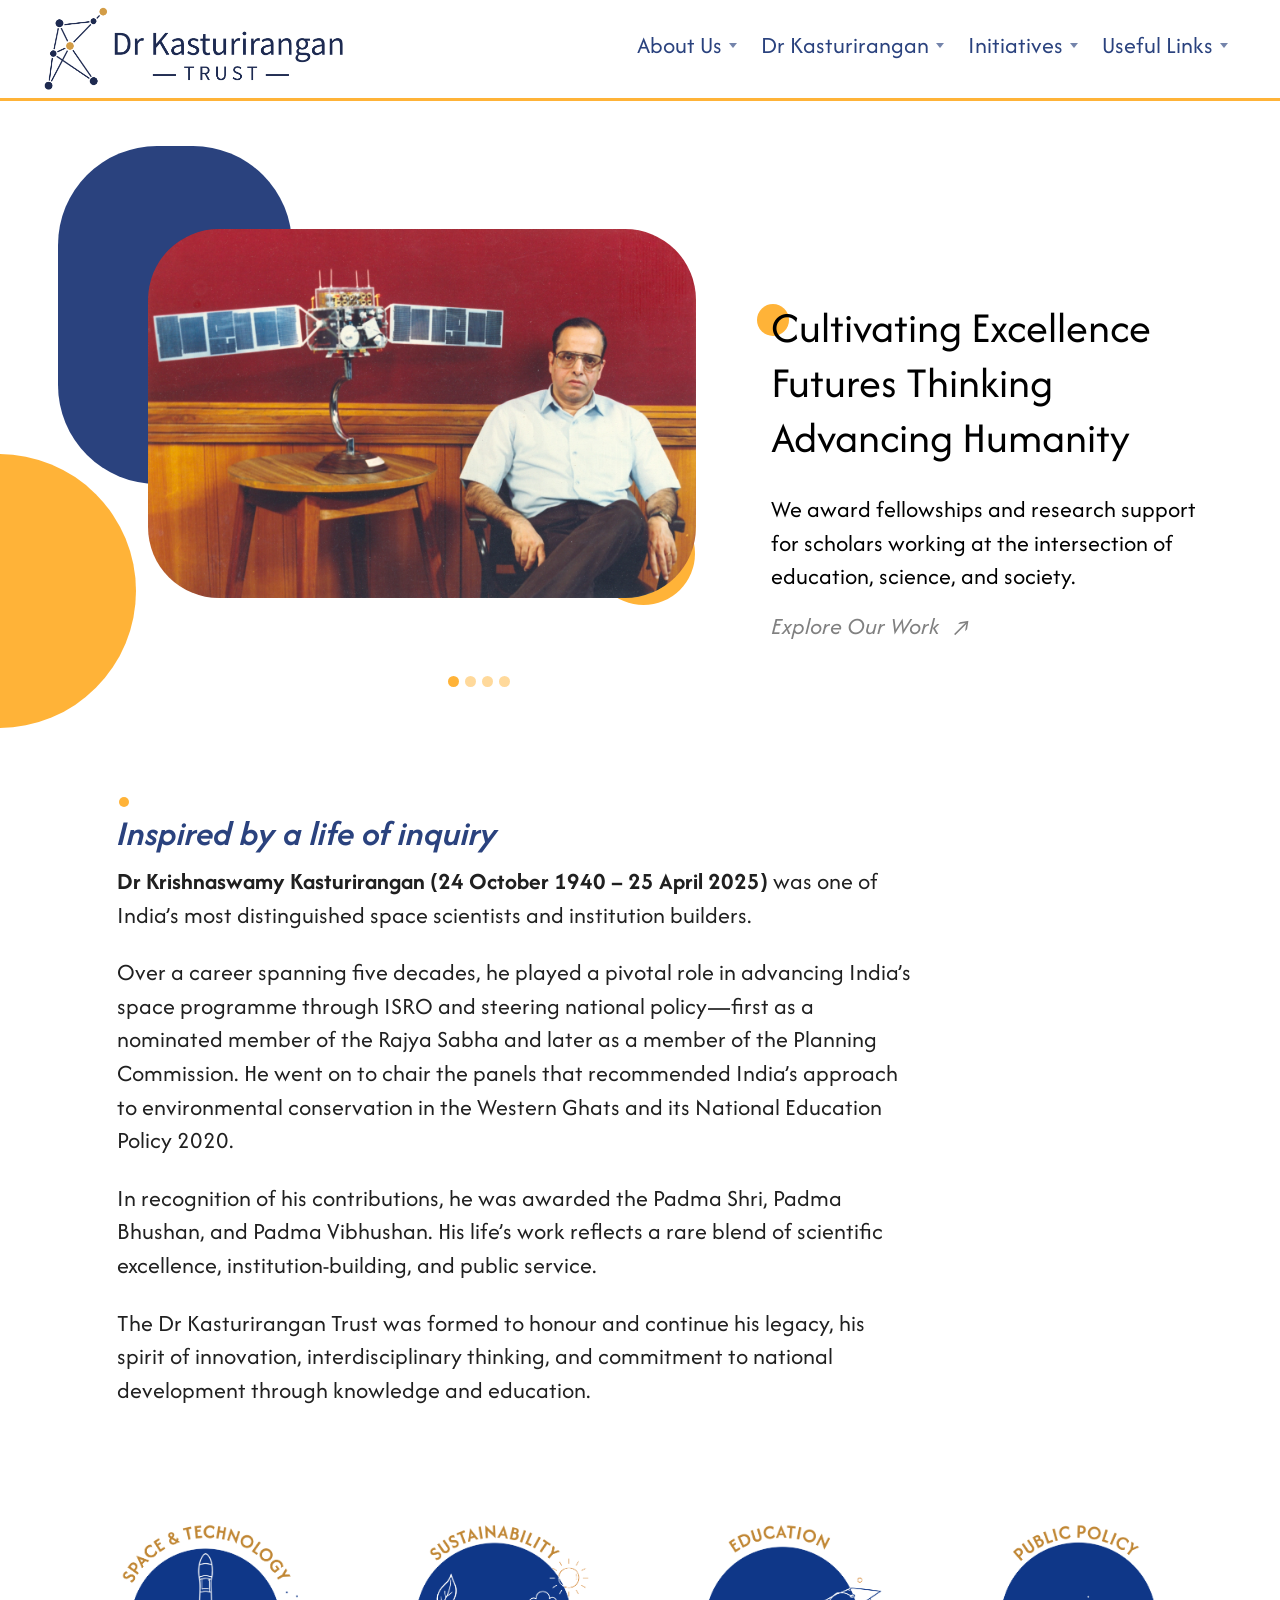
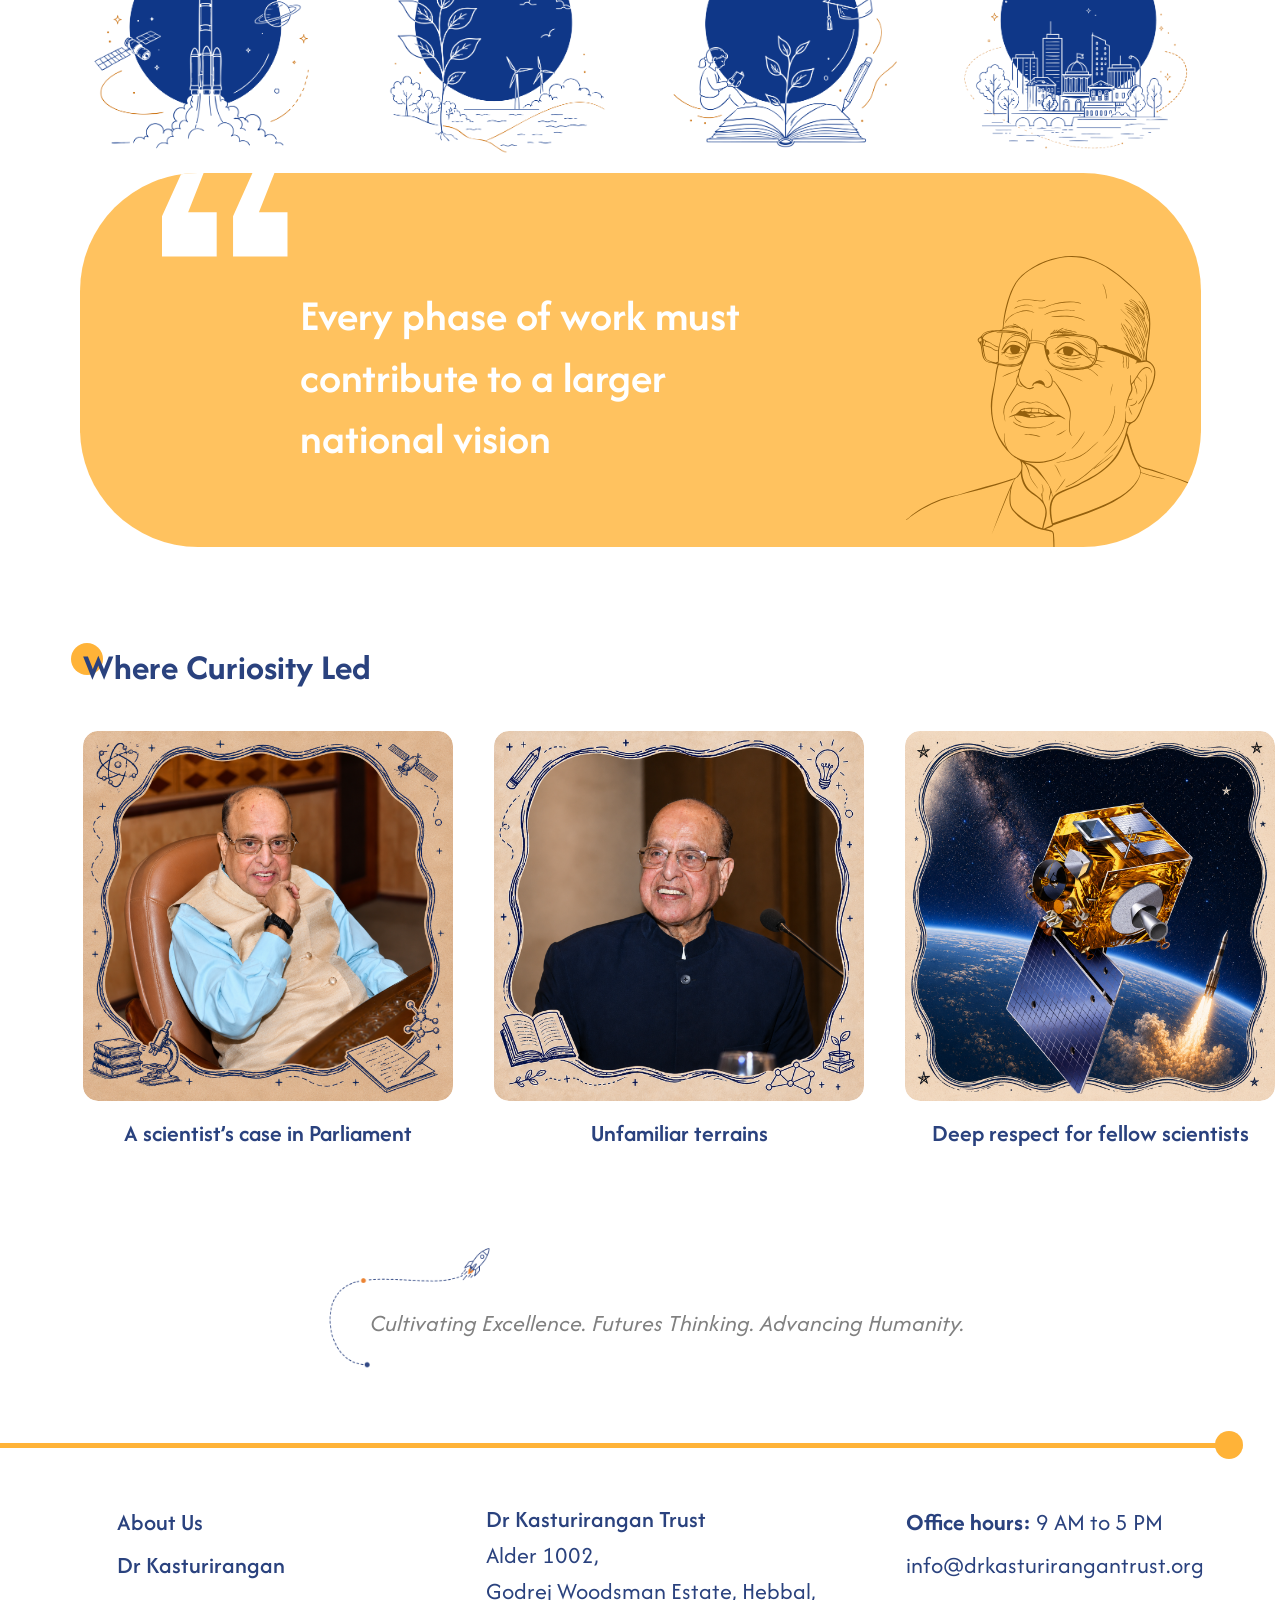
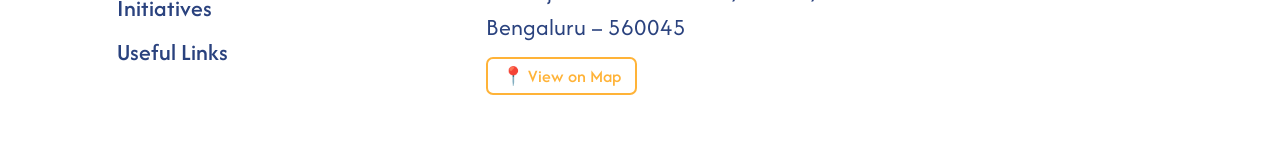
==== commit 3b3a135b: "feat: implement 37-row DRK Trust website change plan - Home: update about-heading and stories-headin" ====
--- a/index.html
+++ b/index.html
@@ -29,7 +29,7 @@
       </div>
     </li>
     <li>
-      <a href="hislife.html">Dr K Kasturirangan <span class="nav-chev"></span></a>
+      <a href="hislife.html">Dr Kasturirangan <span class="nav-chev"></span></a>
       <div class="nav-dropdown">
         <a href="hislife.html">His Life</a>
         <a href="writings.html">Space and Beyond &ndash; The Book</a>
@@ -339,7 +339,7 @@
 <footer class="site-footer">
   <nav class="footer-nav" aria-label="Footer navigation">
     <a href="#">About Us</a>
-    <a href="hislife.html">Dr K Kasturirangan</a>
+    <a href="hislife.html">Dr Kasturirangan</a>
     <a href="fellowship.html">Initiatives</a>
     <a href="#">Useful Links</a>
   </nav>
--- a/style.css
+++ b/style.css
@@ -140,7 +140,7 @@
   content: '';
   position: absolute;
   left: var(--bindi-left, -14px);
-  top: var(--bindi-top, 5px);
+  top: var(--bindi-top, 3px);
   width: 32px;
   height: 32px;
   border-radius: 50%;
@@ -182,9 +182,9 @@
 }
 
 .about-heading {
-  font-size: 24px;
-  font-style: normal;
-  font-weight: var(--fw-bold);
+  font-size: 36px;
+  font-style: italic;
+  font-weight: 600;
   color: var(--c-primary);
   line-height: normal;
   position: relative;
@@ -199,7 +199,7 @@
   border-radius: 50%;
   background: var(--c-accent);
   left: var(--bindi-left, 3px);
-  top: var(--bindi-top, 5px);
+  top: var(--bindi-top, -8px);
 }
 
 .about-text {
@@ -463,21 +463,21 @@
 }
 
 .stories-heading {
-  font-size: 24px;
+  font-size: 36px;
   font-weight: var(--fw-bold);
-  color: var(--c-amber-border);
+  color: #2A427E;
   position: relative;
 }
 
 .stories-heading::before {
   content: '';
   position: absolute;
-  width: 40px;
-  height: 40px;
+  width: 32px;
+  height: 32px;
   border-radius: 50%;
   background: var(--c-accent);
-  left: var(--bindi-left, -14px);
-  top: var(--bindi-top, 2px);
+  left: var(--bindi-left, -12px);
+  top: var(--bindi-top, 0px);
   z-index: -1;
   pointer-events: none;
 }
--- a/mobile-index.css
+++ b/mobile-index.css
@@ -84,7 +84,7 @@
   }
 
   .about-heading::before {
-    top: 3px;
+    top: -8px;
     left: 1px;
   }
 
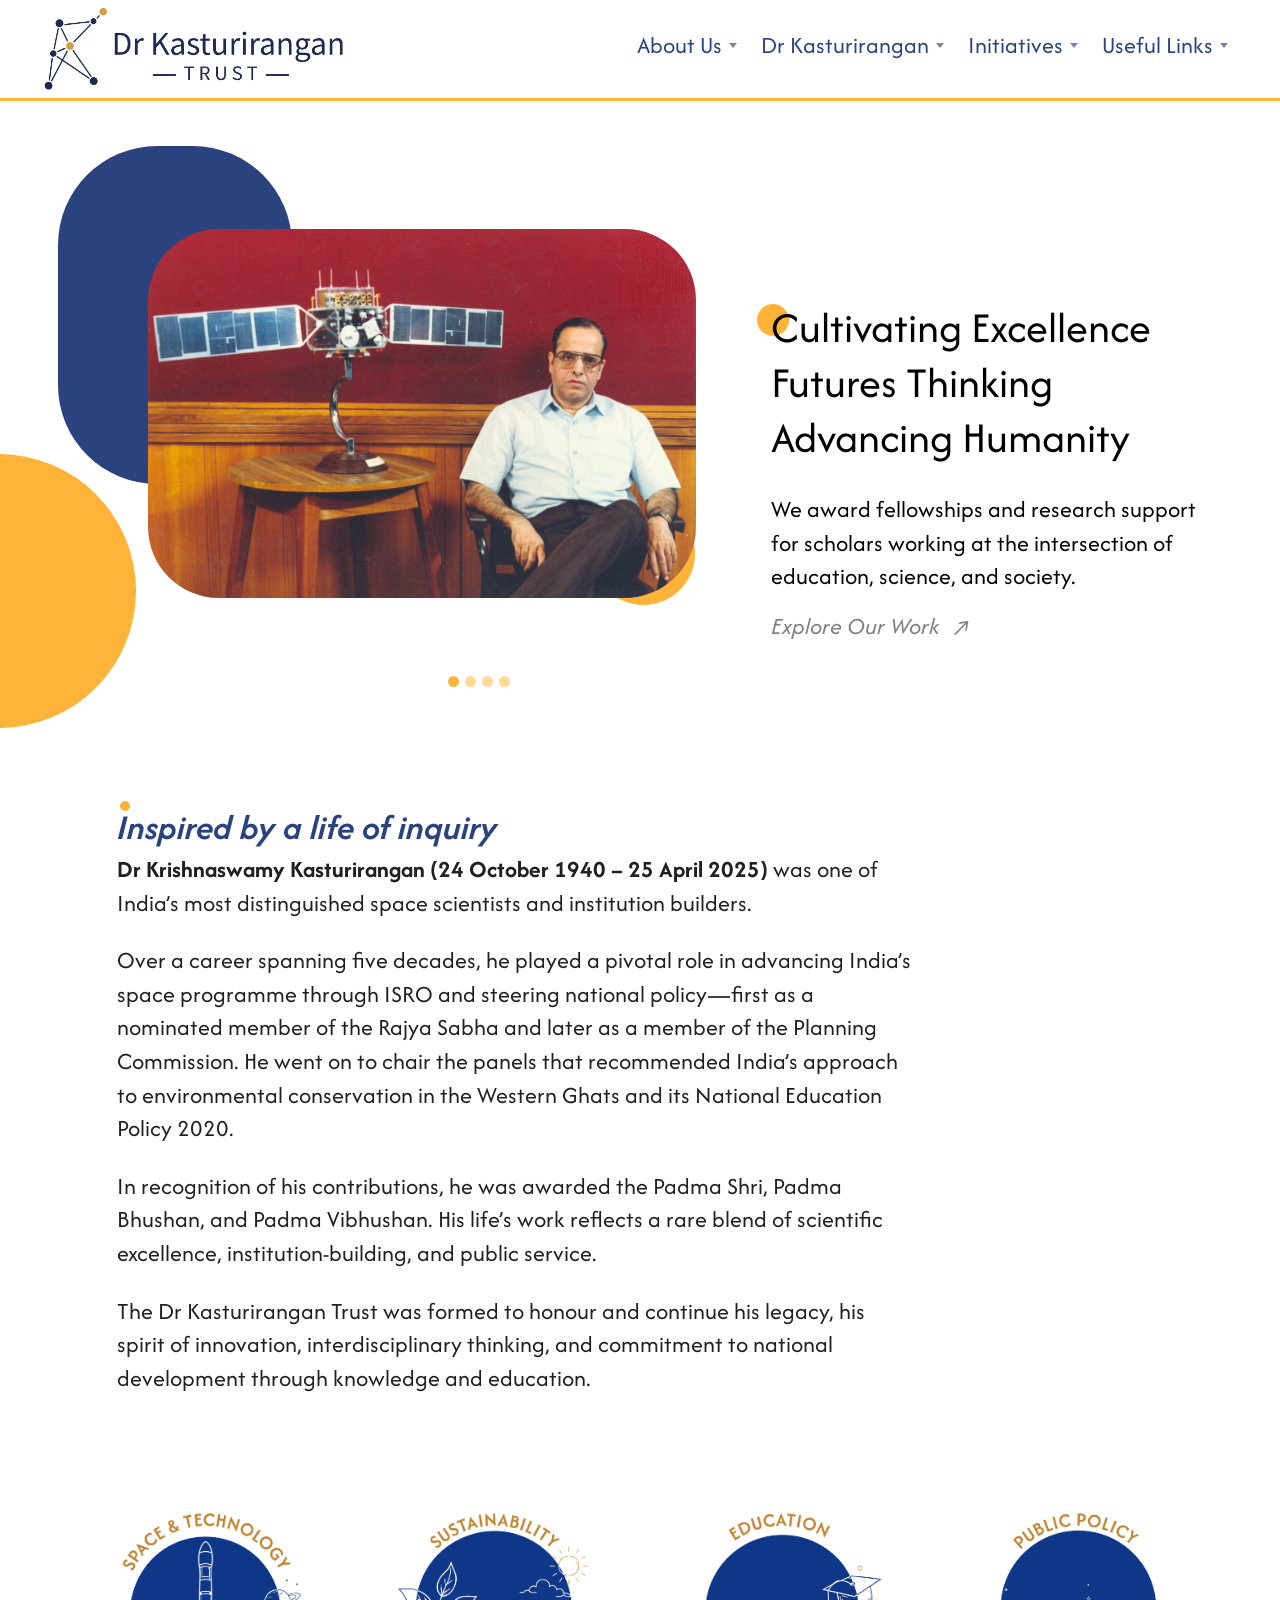
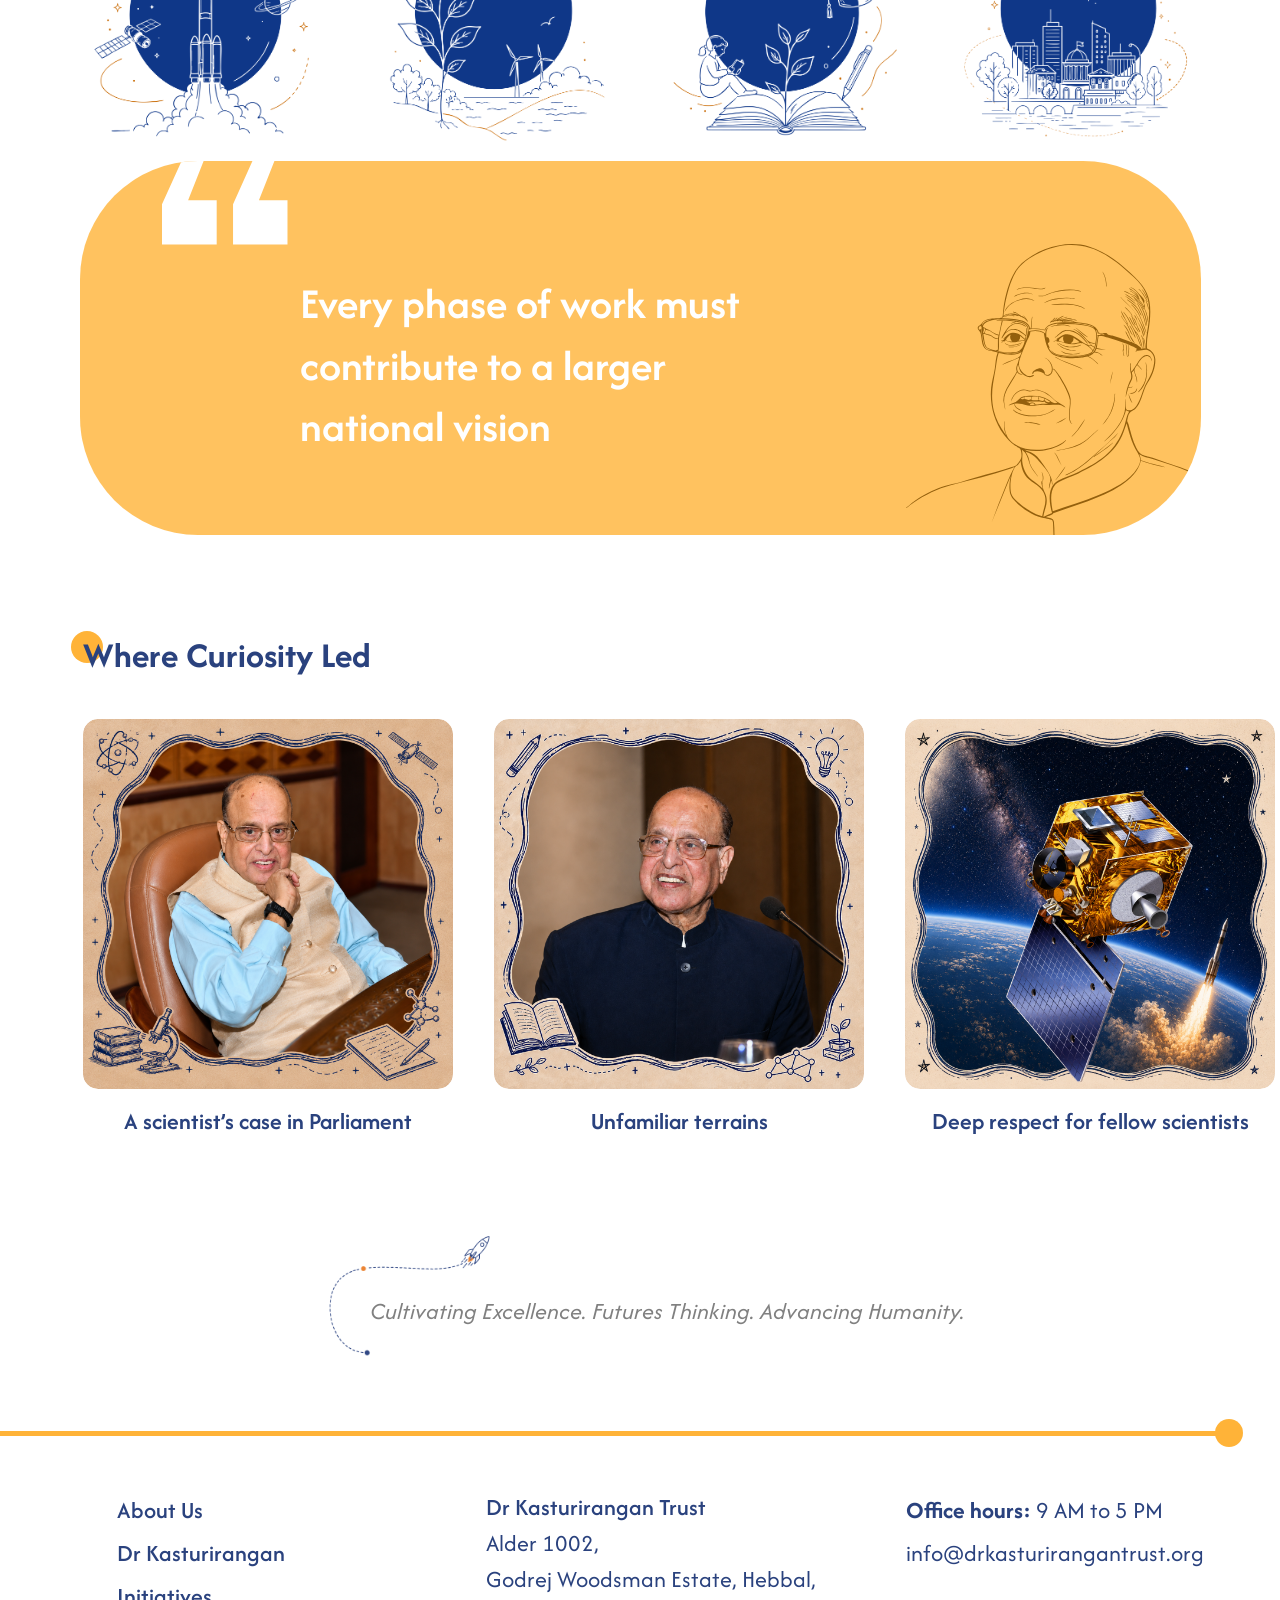
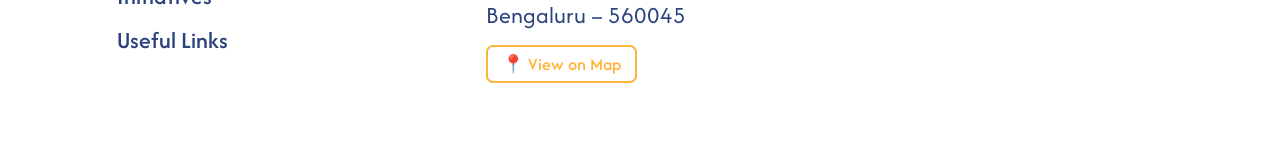
==== commit 30be106a: "Add nav.js to all pages; fix hero slide object-position on mobile nav.js was missing from index, vis" ====
--- a/index.html
+++ b/index.html
@@ -4,7 +4,7 @@
 <meta charset="UTF-8">
   <link rel="preconnect" href="https://fonts.googleapis.com">
   <link rel="preconnect" href="https://fonts.gstatic.com" crossorigin>
-  <link rel="stylesheet" href="https://fonts.googleapis.com/css2?family=Afacad:ital,wght@0,400;0,500;0,600;0,700;1,400;1,500&family=Agdasima&display=swap">
+  <link rel="stylesheet" href="https://fonts.googleapis.com/css2?family=Afacad:ital,wght@0,400;0,500;0,600;0,700;1,400;1,500;1,600;1,700&family=Agdasima&display=swap">
 <meta name="viewport" content="width=device-width, initial-scale=1.0">
 <title>Dr Kasturirangan Trust</title>
 <link rel="stylesheet" href="tokens.css">
@@ -402,6 +402,7 @@
   });
 });
 </script>
+<script src="nav.js"></script>
 <script src="bindi.js"></script>
 
 </body>
--- a/tokens.css
+++ b/tokens.css
@@ -72,13 +72,12 @@
 
 /* RESET */
 *, *::before, *::after { margin: 0; padding: 0; box-sizing: border-box; }
-html { font-size: 16px; scroll-behavior: smooth; overflow-x: hidden; }
+html { font-size: 16px; scroll-behavior: smooth; }
 body {
   font-family: var(--font-main);
   background: #fff;
   color: var(--c-text);
   overflow-wrap: break-word;
-  overflow-x: clip;
   max-width: var(--max-w-page);
   margin: 0 auto;
 }
--- a/style.css
+++ b/style.css
@@ -186,7 +186,7 @@
   font-style: italic;
   font-weight: 600;
   color: var(--c-primary);
-  line-height: normal;
+  line-height: 1;
   position: relative;
   margin-bottom: 8px;
 }
@@ -194,12 +194,12 @@
 .about-heading::before {
   content: '';
   position: absolute;
-  width: 10px;
-  height: 10px;
+  width: 0.278em;
+  height: 0.278em;
   border-radius: 50%;
   background: var(--c-accent);
-  left: var(--bindi-left, 3px);
-  top: var(--bindi-top, -8px);
+  left: 0.083em;
+  top: -0.22em;
 }
 
 .about-text {
--- a/mobile-index.css
+++ b/mobile-index.css
@@ -34,6 +34,7 @@
     width: 100%;
     height: 100%;
     object-fit: cover;
+    object-position: center top;
     opacity: 0;
     transition: opacity 0.6s ease;
   }
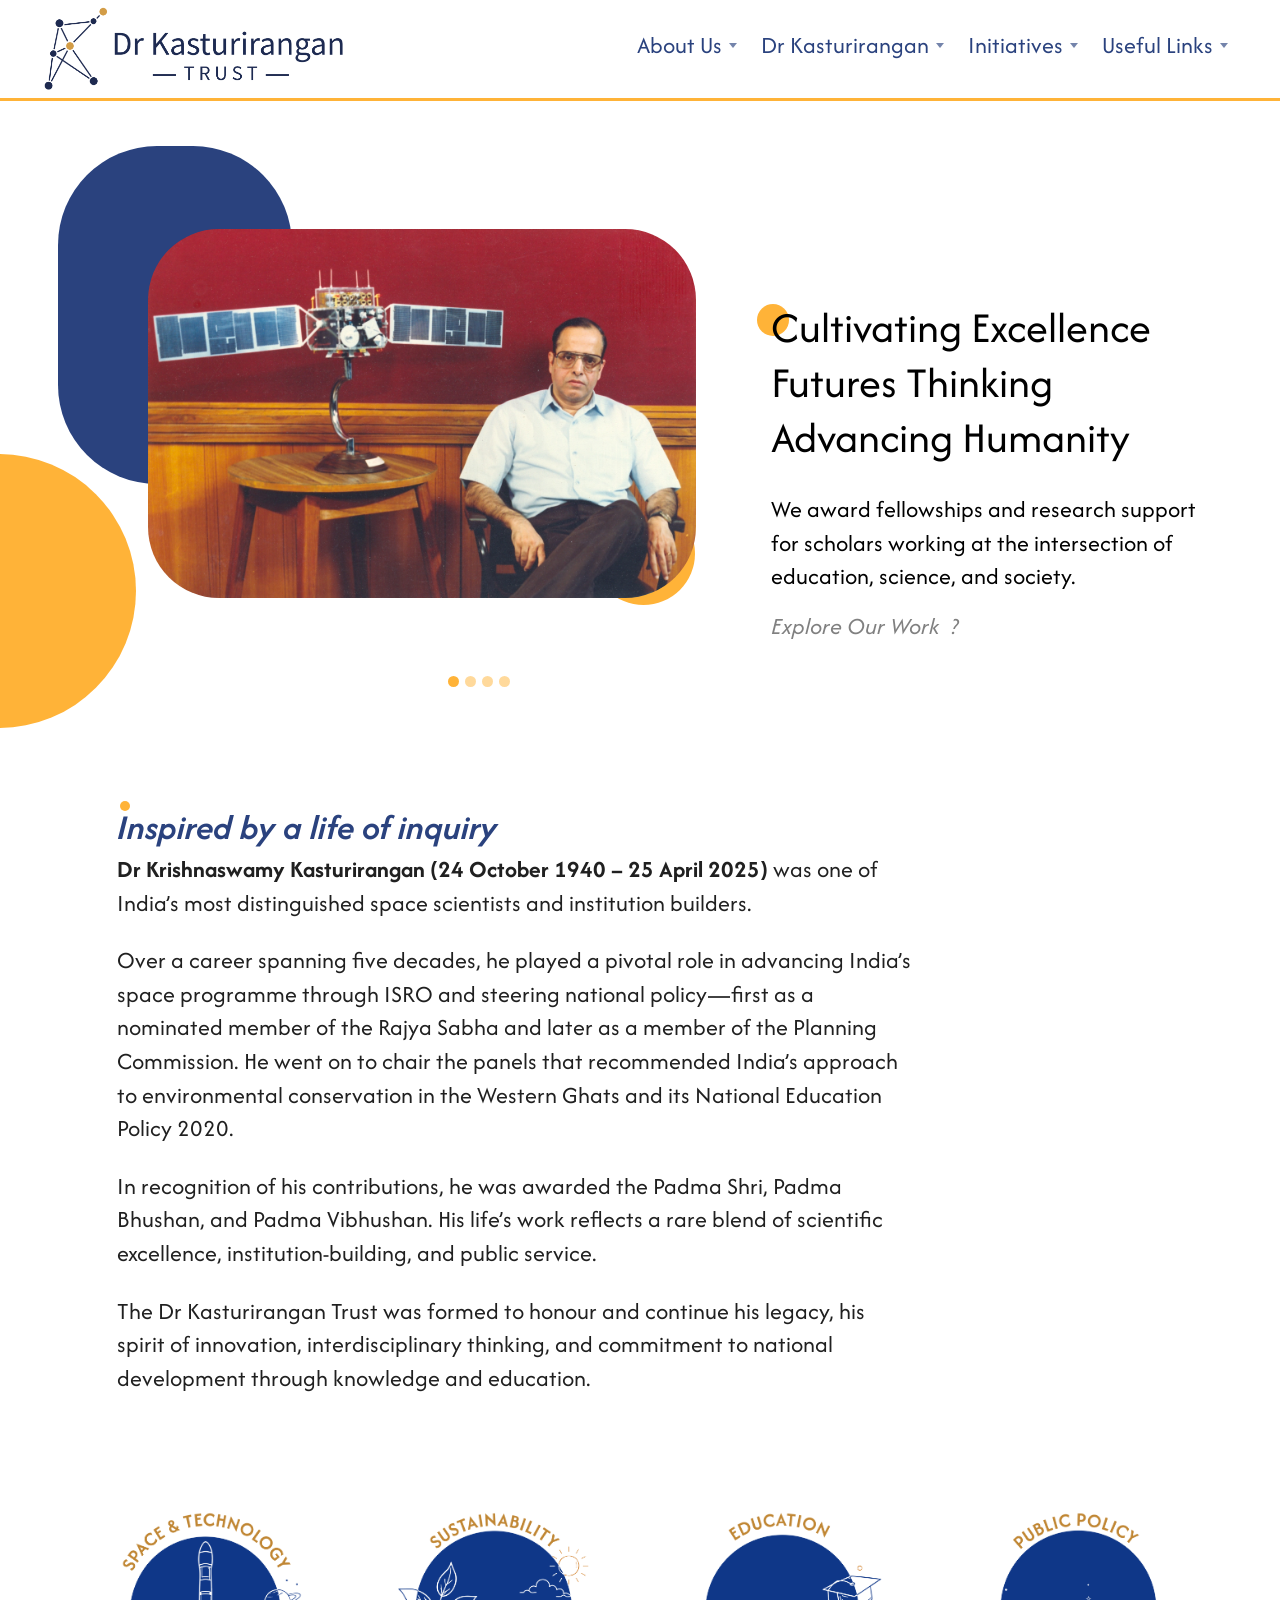
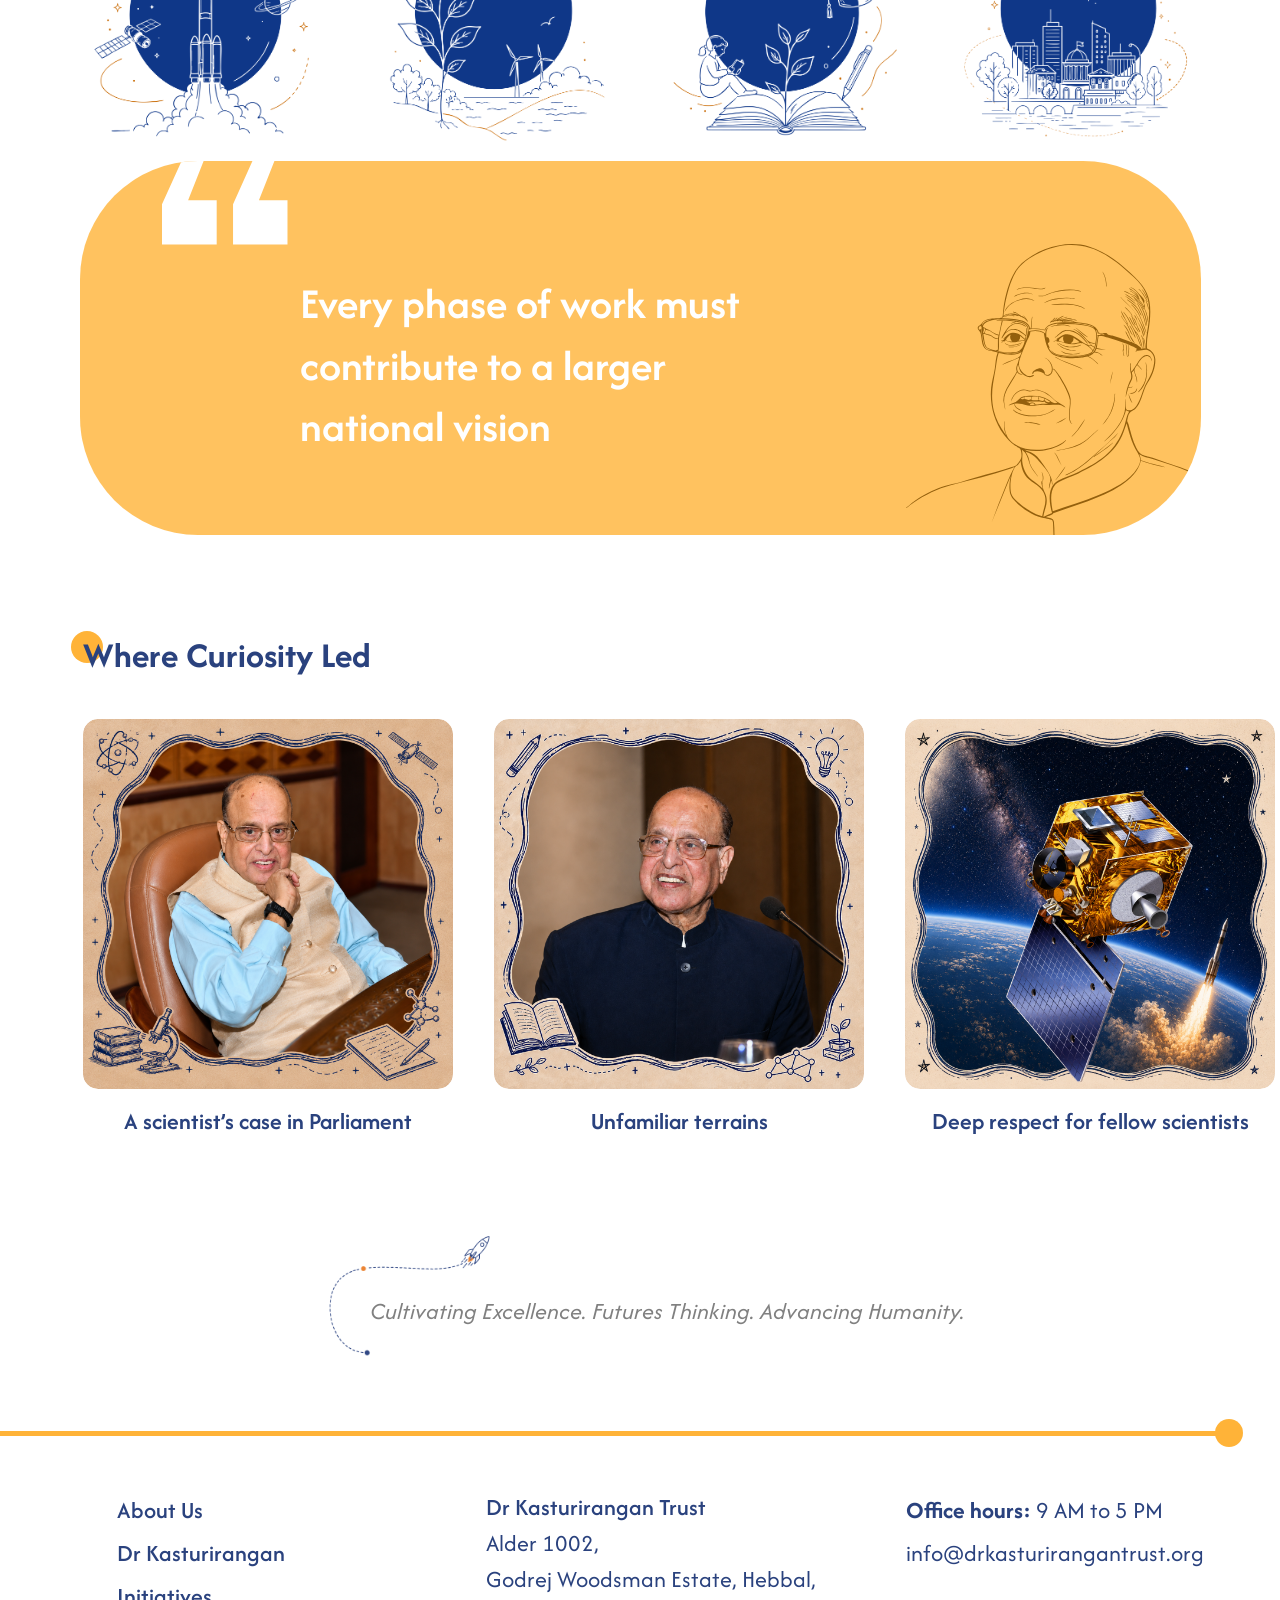
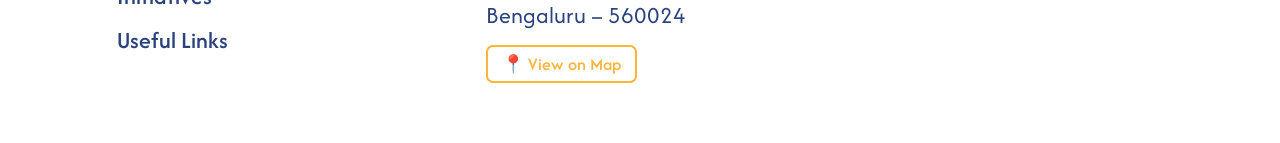
==== commit 33c1ba4e: "Fix footer pincode: 560045 -> 560024 across all pages" ====
--- a/index.html
+++ b/index.html
@@ -1,4 +1,4 @@
-﻿<!DOCTYPE html>
+<!DOCTYPE html>
 <html lang="en">
 <head>
 <meta charset="UTF-8">
@@ -63,7 +63,7 @@
      2-col grid: left=54.44% (decorative shapes + 3-slide carousel)
                  right=1fr (headline, desc, explore link)
      Coords: all Anima canvas minus 101px nav = hero-relative.
-     No Apply button — not in Figma.
+     No Apply button � not in Figma.
 -->
 <section class="hero">
   <div class="hero-left">
@@ -95,13 +95,13 @@
       We award fellowships and research support for scholars working
       at the intersection of education, science, and society.
     </p>
-    <a href="fellowship.html" class="hero-explore-link">Explore Our Work &nbsp;↗</a>
+    <a href="fellowship.html" class="hero-explore-link">Explore Our Work &nbsp;?</a>
   </div>
 </section>
 
 <!-- ABOUT / BIOGRAPHY
-     Heading: canvas(117,748) → section padding-left=117px.
-     Amber dot: canvas(121,753) → ::before on .about-heading.
+     Heading: canvas(117,748) ? section padding-left=117px.
+     Amber dot: canvas(121,753) ? ::before on .about-heading.
      Body: 24px Afacad regular, max-width 798px.
 -->
 <section class="about-section">
@@ -189,15 +189,15 @@
   var AREAS = {
     space: {
       quote: 'Space technology should not be an ivory tower pursuit; it must be a socio-economic imperative that transforms rural infrastructure.',
-      desc:  'To meet India’s national requirements, its satellites must deliver the data and services on which weather forecasting, agriculture, disaster management, broadcasting and navigation depend. Under Dr Kasturirangan’s leadership, ISRO consolidated its satellite programme, operationalised the PSLV and flew the GSLV for the first time.'
+      desc:  'To meet India�s national requirements, its satellites must deliver the data and services on which weather forecasting, agriculture, disaster management, broadcasting and navigation depend. Under Dr Kasturirangan�s leadership, ISRO consolidated its satellite programme, operationalised the PSLV and flew the GSLV for the first time.'
     },
     environment: {
       quote: 'Views of the Earth from outer space have intensified an awareness of the interconnectedness of all life and the environment on this beautiful and yet fragile planet.',
-      desc:  'The Western Ghats are one of the world’s richest biodiversity regions, in addition to being the life-support for the whole of peninsular India. Dr Kasturirangan led a landmark effort to balance the preservation of an ecologically sensitive region with the livelihoods of the communities that depend on it. The resulting report offered a science-led framework and sparked a nation-wide debate on conservation, rights, and development.'
+      desc:  'The Western Ghats are one of the world�s richest biodiversity regions, in addition to being the life-support for the whole of peninsular India. Dr Kasturirangan led a landmark effort to balance the preservation of an ecologically sensitive region with the livelihoods of the communities that depend on it. The resulting report offered a science-led framework and sparked a nation-wide debate on conservation, rights, and development.'
     },
     education: {
       quote: 'My education was a merry mix of what happened inside the school, the things that I read, and the wonderful people I interacted with... this broad-based education was the foundation of everything.',
-      desc:  'One morning in May 2017, Dr Kasturirangan received a surprise invite to chair a committee that would draft the country’s new education policy, intended as a blueprint for the next 20 years. He rose to the task. The NEP 2020 extended formal education down to age three, opened higher education to multidisciplinary study, incorporated Indian knowledge systems, and recommended the establishment of a national body to fund research beyond the elite institutions.'
+      desc:  'One morning in May 2017, Dr Kasturirangan received a surprise invite to chair a committee that would draft the country�s new education policy, intended as a blueprint for the next 20 years. He rose to the task. The NEP 2020 extended formal education down to age three, opened higher education to multidisciplinary study, incorporated Indian knowledge systems, and recommended the establishment of a national body to fund research beyond the elite institutions.'
     },
     publiclife: {
       quote: 'Science and governance have both emerged as decisive influences in shaping our society. Bringing scientific rigour and objective analysis to the floor of Parliament is not a luxury, but a necessity for robust policy formulation.',
@@ -276,7 +276,7 @@
 
 
 <!-- STORIES
-     "Where Curiosity Led" — 3 story cards 354×354px.
+     "Where Curiosity Led" � 3 story cards 354�354px.
      Hover: navy overlay + story text.
      Captions below each card.
 -->
@@ -321,7 +321,7 @@
   </div>
 </section>
 
-<!-- HOME CTA — rocket image (180×124) + tagline text, Figma node 1505:386 -->
+<!-- HOME CTA � rocket image (180�124) + tagline text, Figma node 1505:386 -->
 <div class="home-cta">
   <div class="home-cta-inner">
     <img class="home-cta-rocket" src="assets/apply/rocket.png" alt="">
@@ -348,9 +348,9 @@
       <strong>Dr Kasturirangan Trust</strong><br>
       Alder 1002,<br>
       Godrej Woodsman Estate, Hebbal,<br>
-      Bengaluru &ndash; 560045
-    </p>
-    <a href="https://maps.google.com/maps?q=Godrej+Woodsman+Estate,+Hebbal,+Bengaluru+560045" target="_blank" rel="noopener" class="footer-map-btn">&#128205; View on Map</a>
+      Bengaluru &ndash; 560024
+    </p>
+    <a href="https://maps.google.com/maps?q=Godrej+Woodsman+Estate,+Hebbal,+Bengaluru+560024" target="_blank" rel="noopener" class="footer-map-btn">&#128205; View on Map</a>
   </div>
   <div class="footer-contact" id="contact">
     <p><strong>Office hours:</strong> 9 AM to 5 PM</p>
--- a/mobile-index.css
+++ b/mobile-index.css
@@ -10,9 +10,9 @@
   }
 
   .hero-left {
-    min-height: 260px;
-    height: 260px;
-    overflow: hidden;
+    height: auto;
+    min-height: 0;
+    overflow: visible;
   }
 
   /* Hide decorative elements that rely on absolute desktop coords */
@@ -25,7 +25,12 @@
   .hero-slideshow {
     position: relative;
     width: 100%;
-    height: 100%;
+    height: auto;
+    aspect-ratio: 3 / 2;
+    left: 0;
+    top: 0;
+    border-radius: 0;
+    background: var(--c-bg-cream, #f5f2ec);
   }
 
   .hero-slide {
@@ -33,8 +38,8 @@
     inset: 0;
     width: 100%;
     height: 100%;
-    object-fit: cover;
-    object-position: center top;
+    object-fit: contain;
+    object-position: center center;
     opacity: 0;
     transition: opacity 0.6s ease;
   }
@@ -42,6 +47,7 @@
 
   .hero-dots {
     position: absolute;
+    top: auto !important;
     bottom: 10px;
     left: 50%;
     transform: translateX(-50%);
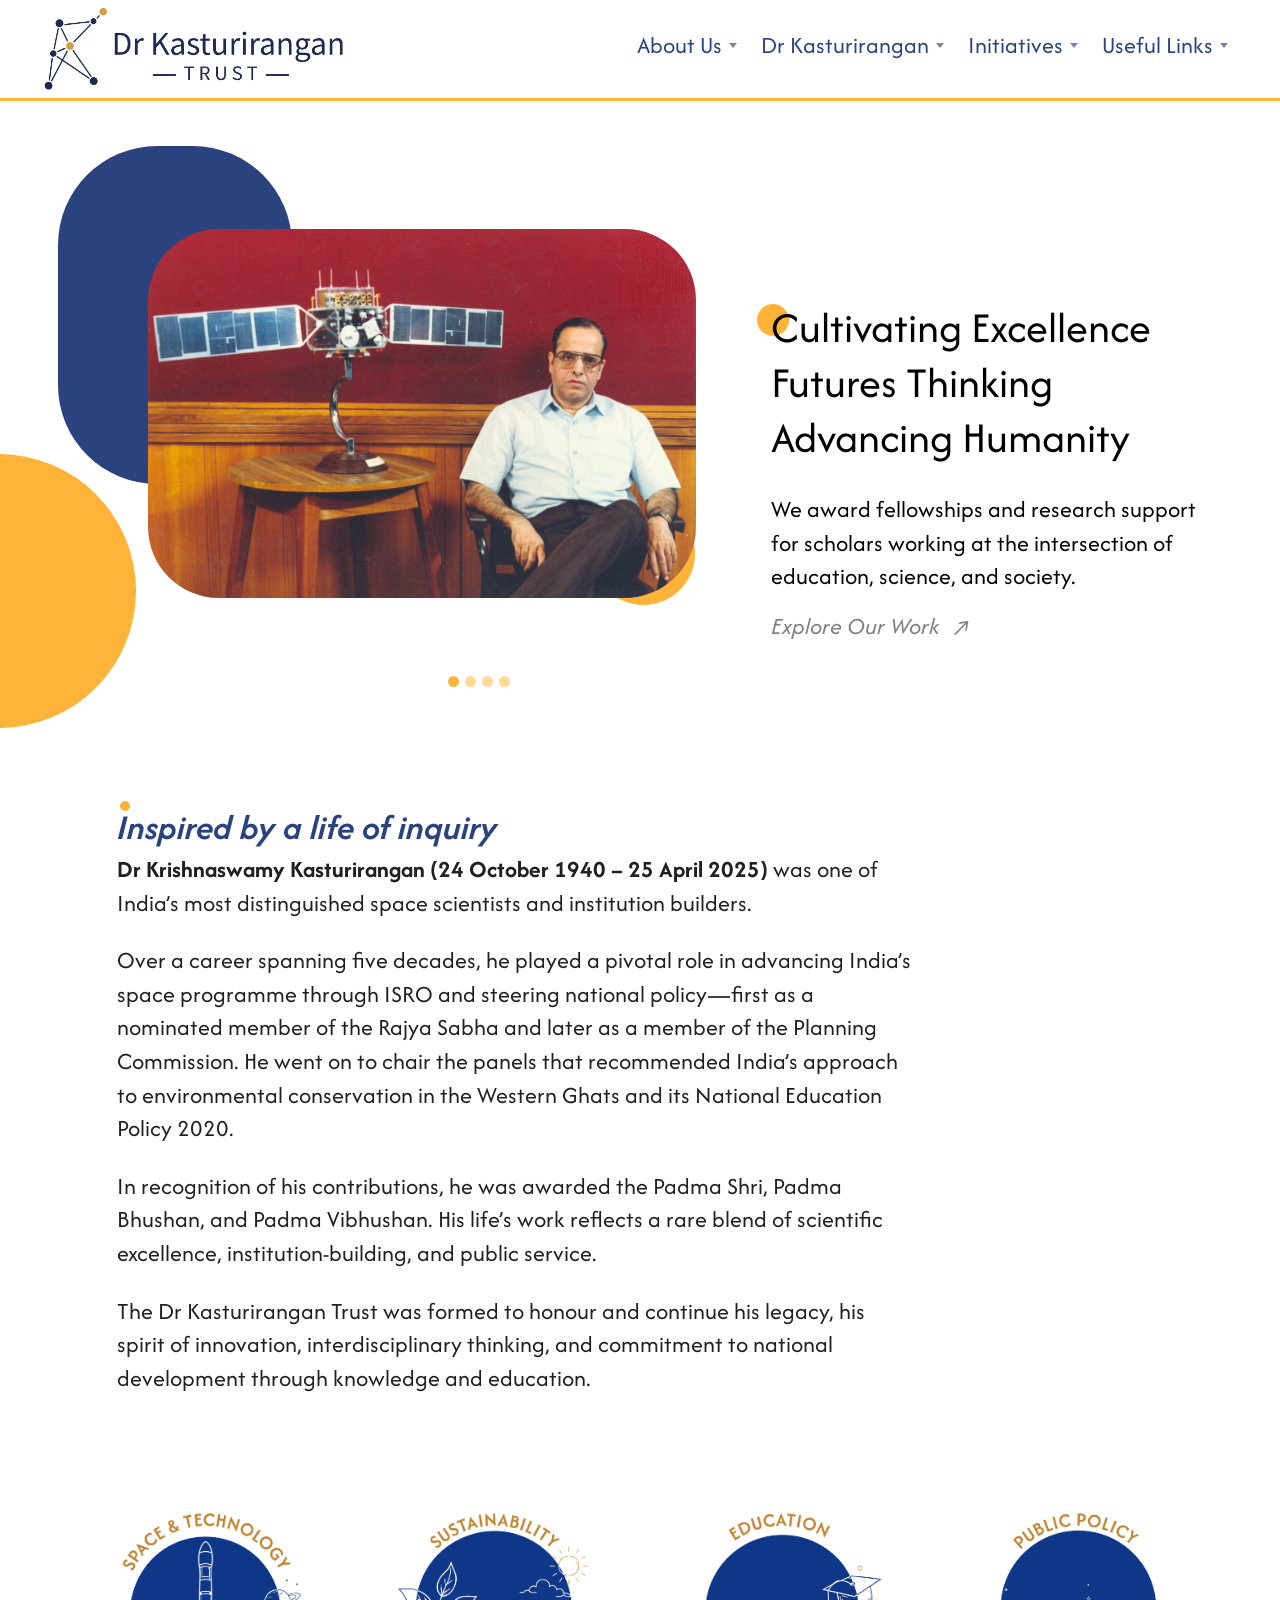
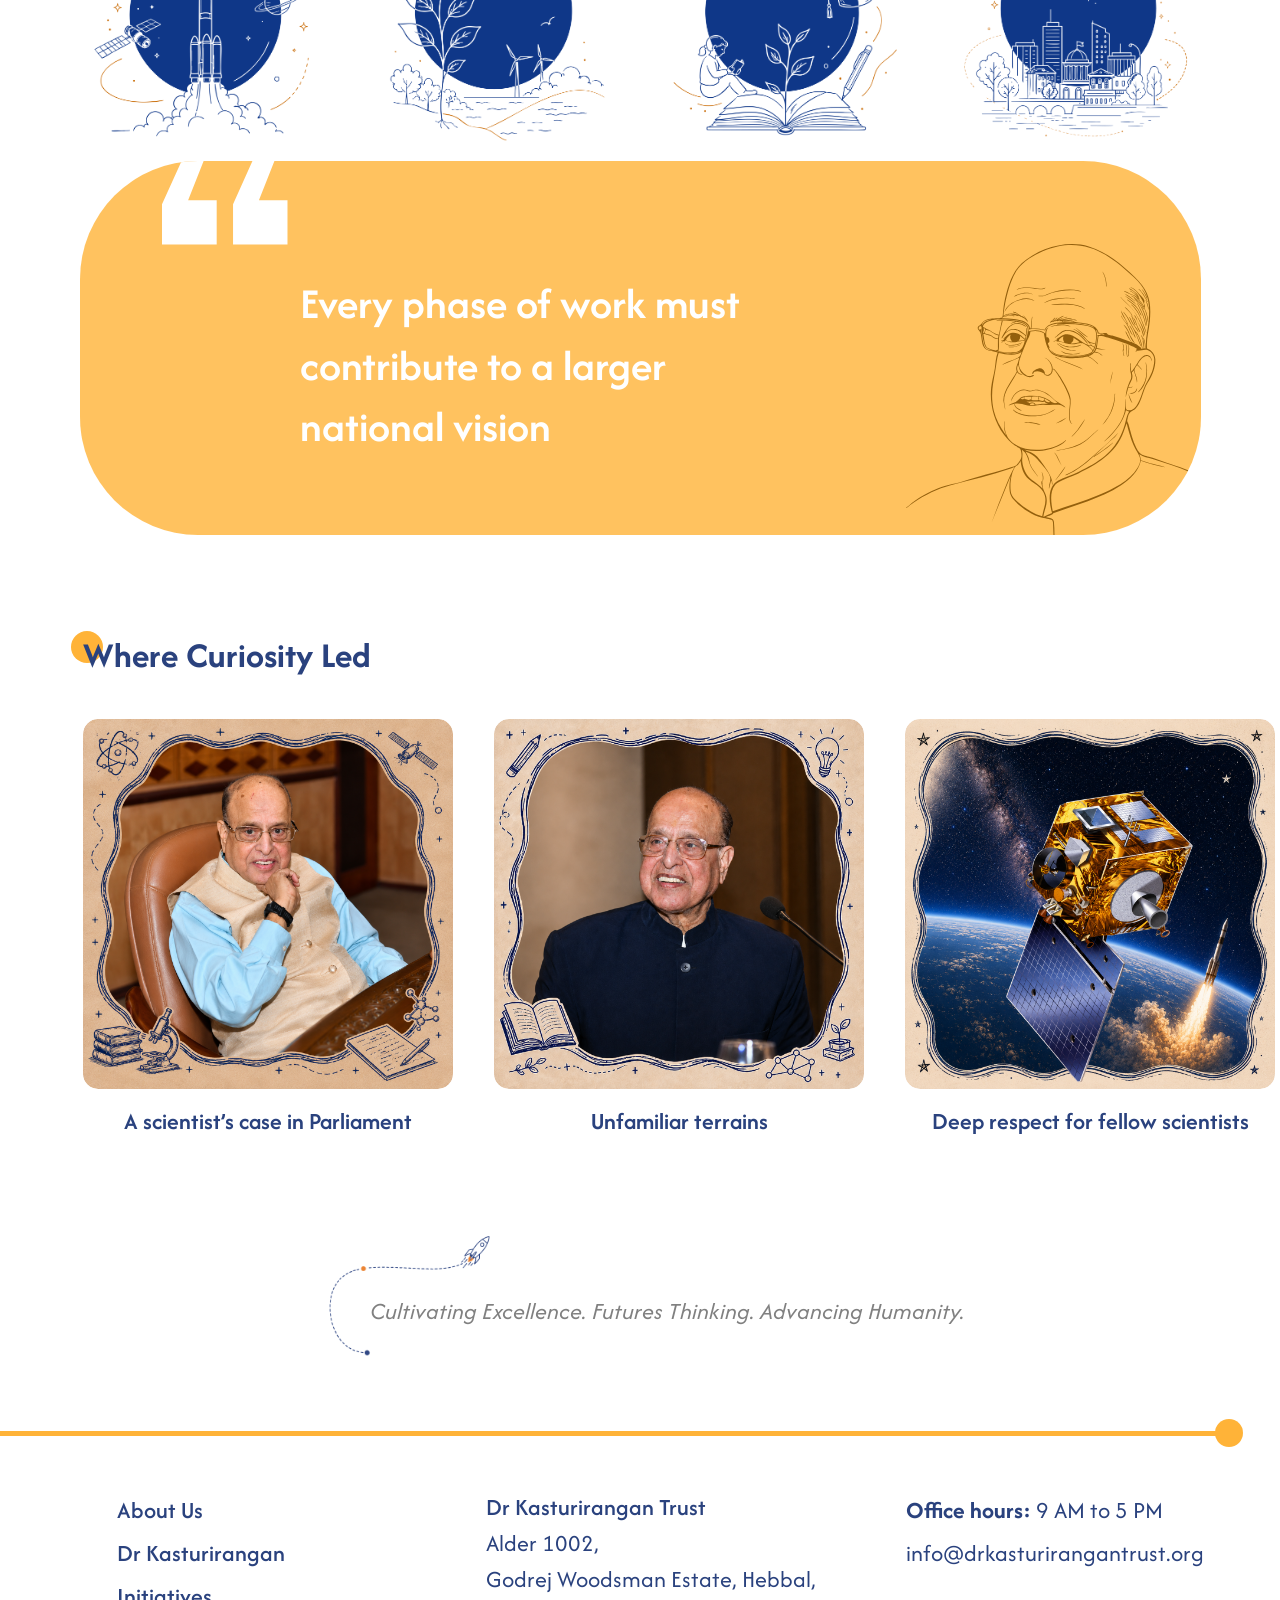
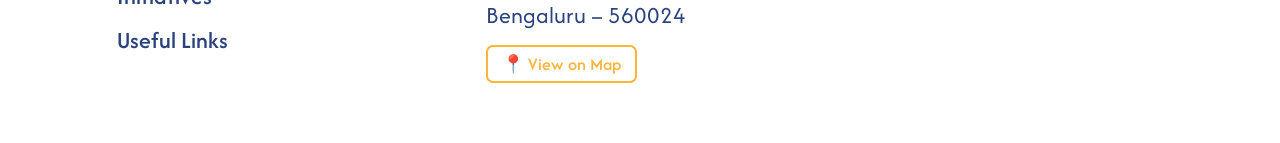
==== commit 2276f12b: "Fix Explore Our Work arrow: restore northeast arrow (U+2197) lost during encoding conversion" ====
--- a/index.html
+++ b/index.html
@@ -1,4 +1,4 @@
-<!DOCTYPE html>
+﻿<!DOCTYPE html>
 <html lang="en">
 <head>
 <meta charset="UTF-8">
@@ -63,7 +63,7 @@
      2-col grid: left=54.44% (decorative shapes + 3-slide carousel)
                  right=1fr (headline, desc, explore link)
      Coords: all Anima canvas minus 101px nav = hero-relative.
-     No Apply button � not in Figma.
+     No Apply button — not in Figma.
 -->
 <section class="hero">
   <div class="hero-left">
@@ -95,7 +95,7 @@
       We award fellowships and research support for scholars working
       at the intersection of education, science, and society.
     </p>
-    <a href="fellowship.html" class="hero-explore-link">Explore Our Work &nbsp;?</a>
+    <a href="fellowship.html" class="hero-explore-link">Explore Our Work &nbsp;&#8599;</a>
   </div>
 </section>
 
@@ -189,15 +189,15 @@
   var AREAS = {
     space: {
       quote: 'Space technology should not be an ivory tower pursuit; it must be a socio-economic imperative that transforms rural infrastructure.',
-      desc:  'To meet India�s national requirements, its satellites must deliver the data and services on which weather forecasting, agriculture, disaster management, broadcasting and navigation depend. Under Dr Kasturirangan�s leadership, ISRO consolidated its satellite programme, operationalised the PSLV and flew the GSLV for the first time.'
+      desc:  'To meet India’s national requirements, its satellites must deliver the data and services on which weather forecasting, agriculture, disaster management, broadcasting and navigation depend. Under Dr Kasturirangan’s leadership, ISRO consolidated its satellite programme, operationalised the PSLV and flew the GSLV for the first time.'
     },
     environment: {
       quote: 'Views of the Earth from outer space have intensified an awareness of the interconnectedness of all life and the environment on this beautiful and yet fragile planet.',
-      desc:  'The Western Ghats are one of the world�s richest biodiversity regions, in addition to being the life-support for the whole of peninsular India. Dr Kasturirangan led a landmark effort to balance the preservation of an ecologically sensitive region with the livelihoods of the communities that depend on it. The resulting report offered a science-led framework and sparked a nation-wide debate on conservation, rights, and development.'
+      desc:  'The Western Ghats are one of the world’s richest biodiversity regions, in addition to being the life-support for the whole of peninsular India. Dr Kasturirangan led a landmark effort to balance the preservation of an ecologically sensitive region with the livelihoods of the communities that depend on it. The resulting report offered a science-led framework and sparked a nation-wide debate on conservation, rights, and development.'
     },
     education: {
       quote: 'My education was a merry mix of what happened inside the school, the things that I read, and the wonderful people I interacted with... this broad-based education was the foundation of everything.',
-      desc:  'One morning in May 2017, Dr Kasturirangan received a surprise invite to chair a committee that would draft the country�s new education policy, intended as a blueprint for the next 20 years. He rose to the task. The NEP 2020 extended formal education down to age three, opened higher education to multidisciplinary study, incorporated Indian knowledge systems, and recommended the establishment of a national body to fund research beyond the elite institutions.'
+      desc:  'One morning in May 2017, Dr Kasturirangan received a surprise invite to chair a committee that would draft the country’s new education policy, intended as a blueprint for the next 20 years. He rose to the task. The NEP 2020 extended formal education down to age three, opened higher education to multidisciplinary study, incorporated Indian knowledge systems, and recommended the establishment of a national body to fund research beyond the elite institutions.'
     },
     publiclife: {
       quote: 'Science and governance have both emerged as decisive influences in shaping our society. Bringing scientific rigour and objective analysis to the floor of Parliament is not a luxury, but a necessity for robust policy formulation.',
@@ -276,7 +276,7 @@
 
 
 <!-- STORIES
-     "Where Curiosity Led" � 3 story cards 354�354px.
+     "Where Curiosity Led" — 3 story cards 354×354px.
      Hover: navy overlay + story text.
      Captions below each card.
 -->
@@ -321,7 +321,7 @@
   </div>
 </section>
 
-<!-- HOME CTA � rocket image (180�124) + tagline text, Figma node 1505:386 -->
+<!-- HOME CTA — rocket image (180×124) + tagline text, Figma node 1505:386 -->
 <div class="home-cta">
   <div class="home-cta-inner">
     <img class="home-cta-rocket" src="assets/apply/rocket.png" alt="">
@@ -386,22 +386,6 @@
 })();
 </script>
 
-<script>
-/* Mobile nav: sub-menu toggle for dropdowns */
-document.querySelectorAll('.nav-links > li > a').forEach(function(link) {
-  link.addEventListener('click', function(e) {
-    if (window.innerWidth > 620) return;
-    var li = this.closest('li');
-    if (!li.querySelector('.nav-dropdown')) return;
-    e.preventDefault();
-    var wasOpen = li.classList.contains('nav-sub-open');
-    document.querySelectorAll('.nav-links > li').forEach(function(l) {
-      l.classList.remove('nav-sub-open');
-    });
-    if (!wasOpen) li.classList.add('nav-sub-open');
-  });
-});
-</script>
 <script src="nav.js"></script>
 <script src="bindi.js"></script>
 
--- a/shared.css
+++ b/shared.css
@@ -300,6 +300,8 @@
   padding: 8px;
   color: var(--c-primary-dark);
   flex-shrink: 0;
+  touch-action: manipulation;
+  -webkit-tap-highlight-color: transparent;
 }
 .nav-hamburger:hover { color: var(--c-accent); }
 
--- a/mobile-index.css
+++ b/mobile-index.css
@@ -232,17 +232,32 @@
     justify-content: center;
   }
 
-  .home-cta-rocket-tagline {
-    display: block;
-    width: 100%;
-    max-width: 360px;
-    height: auto;
-    margin: 0 auto;
-  }
-
-  /* Fallback if old split CTA structure exists */
   .home-cta-inner {
-    width: 100%;
-    max-width: 340px;
+    position: static !important;
+    width: 100% !important;
+    max-width: 360px !important;
+    height: auto !important;
+    flex-shrink: 1 !important;
+    display: flex !important;
+    flex-direction: column !important;
+    align-items: center !important;
+    gap: 12px !important;
+  }
+
+  .home-cta-rocket {
+    position: static !important;
+    width: 100px !important;
+    height: auto !important;
+    display: block !important;
+  }
+
+  .home-cta-tagline {
+    position: static !important;
+    left: auto !important;
+    top: auto !important;
+    text-align: center !important;
+    font-size: 16px !important;
+    white-space: normal !important;
+    width: auto !important;
   }
 }
